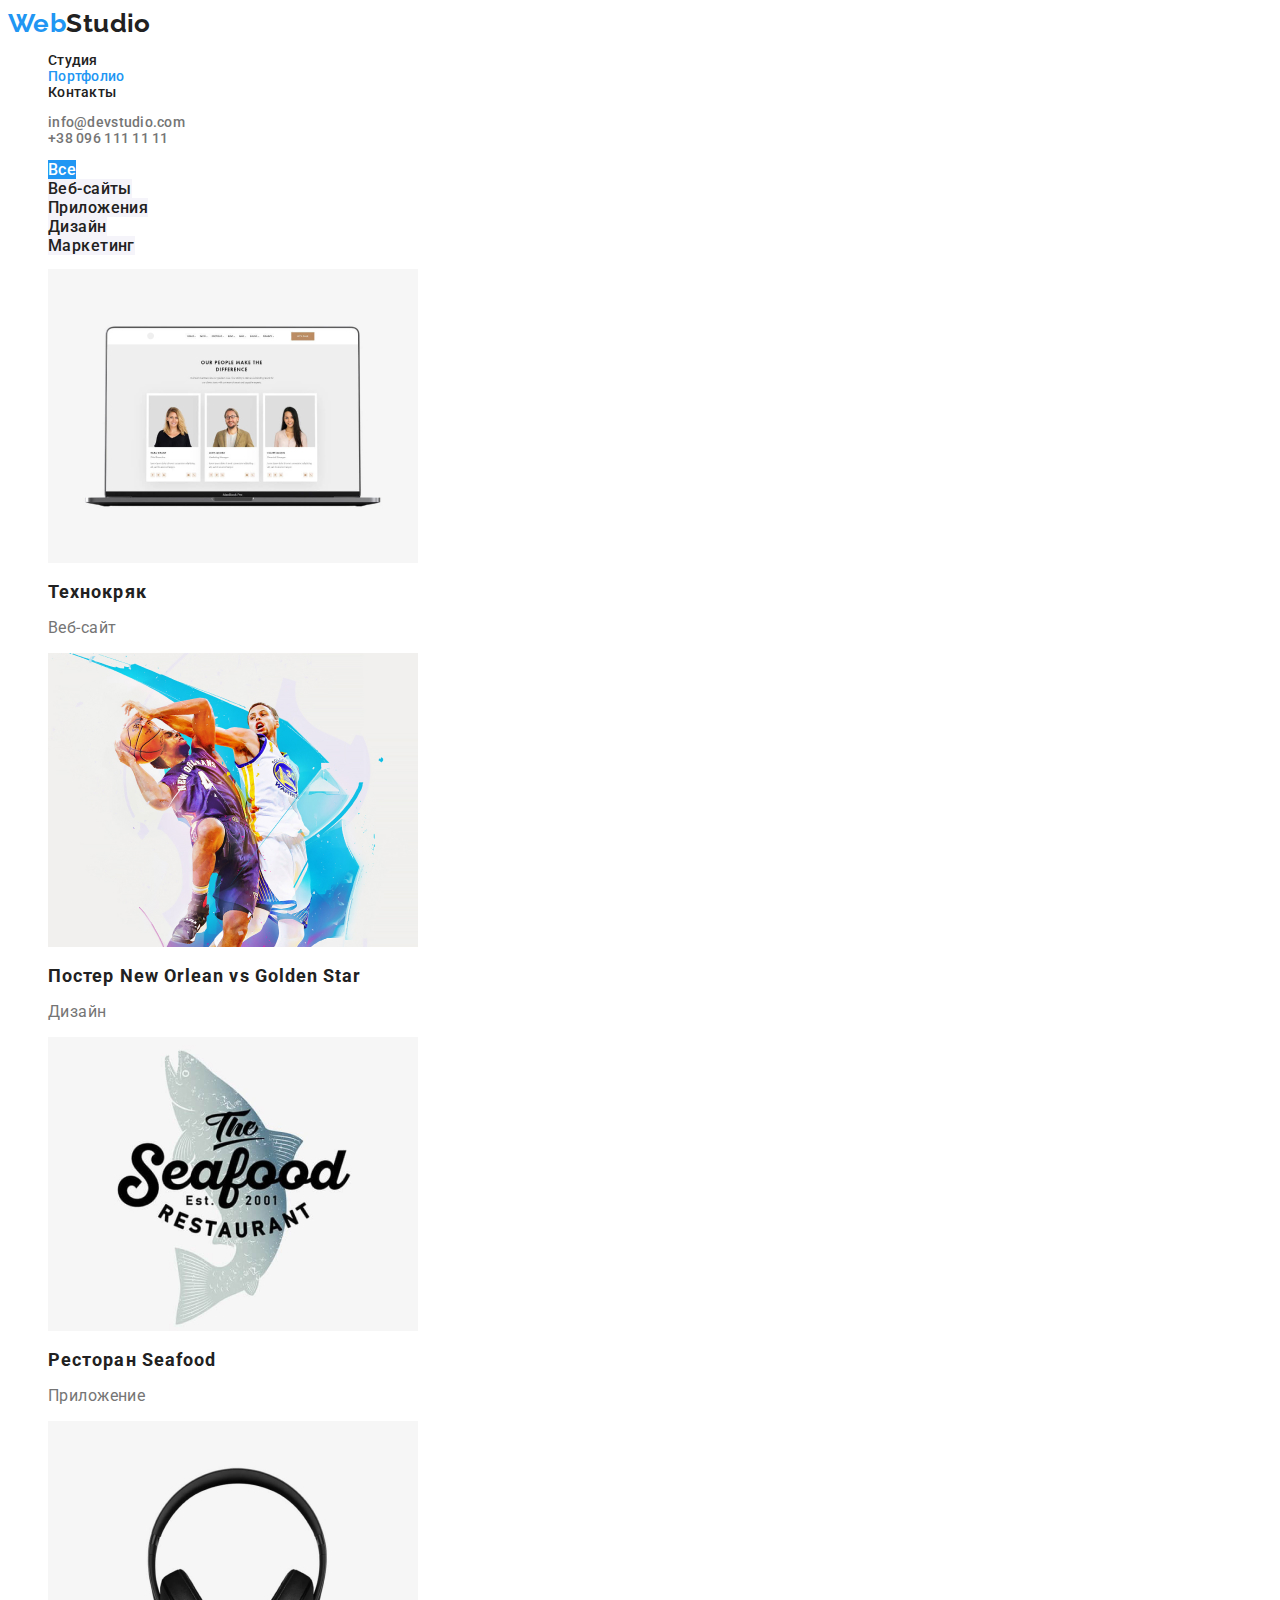
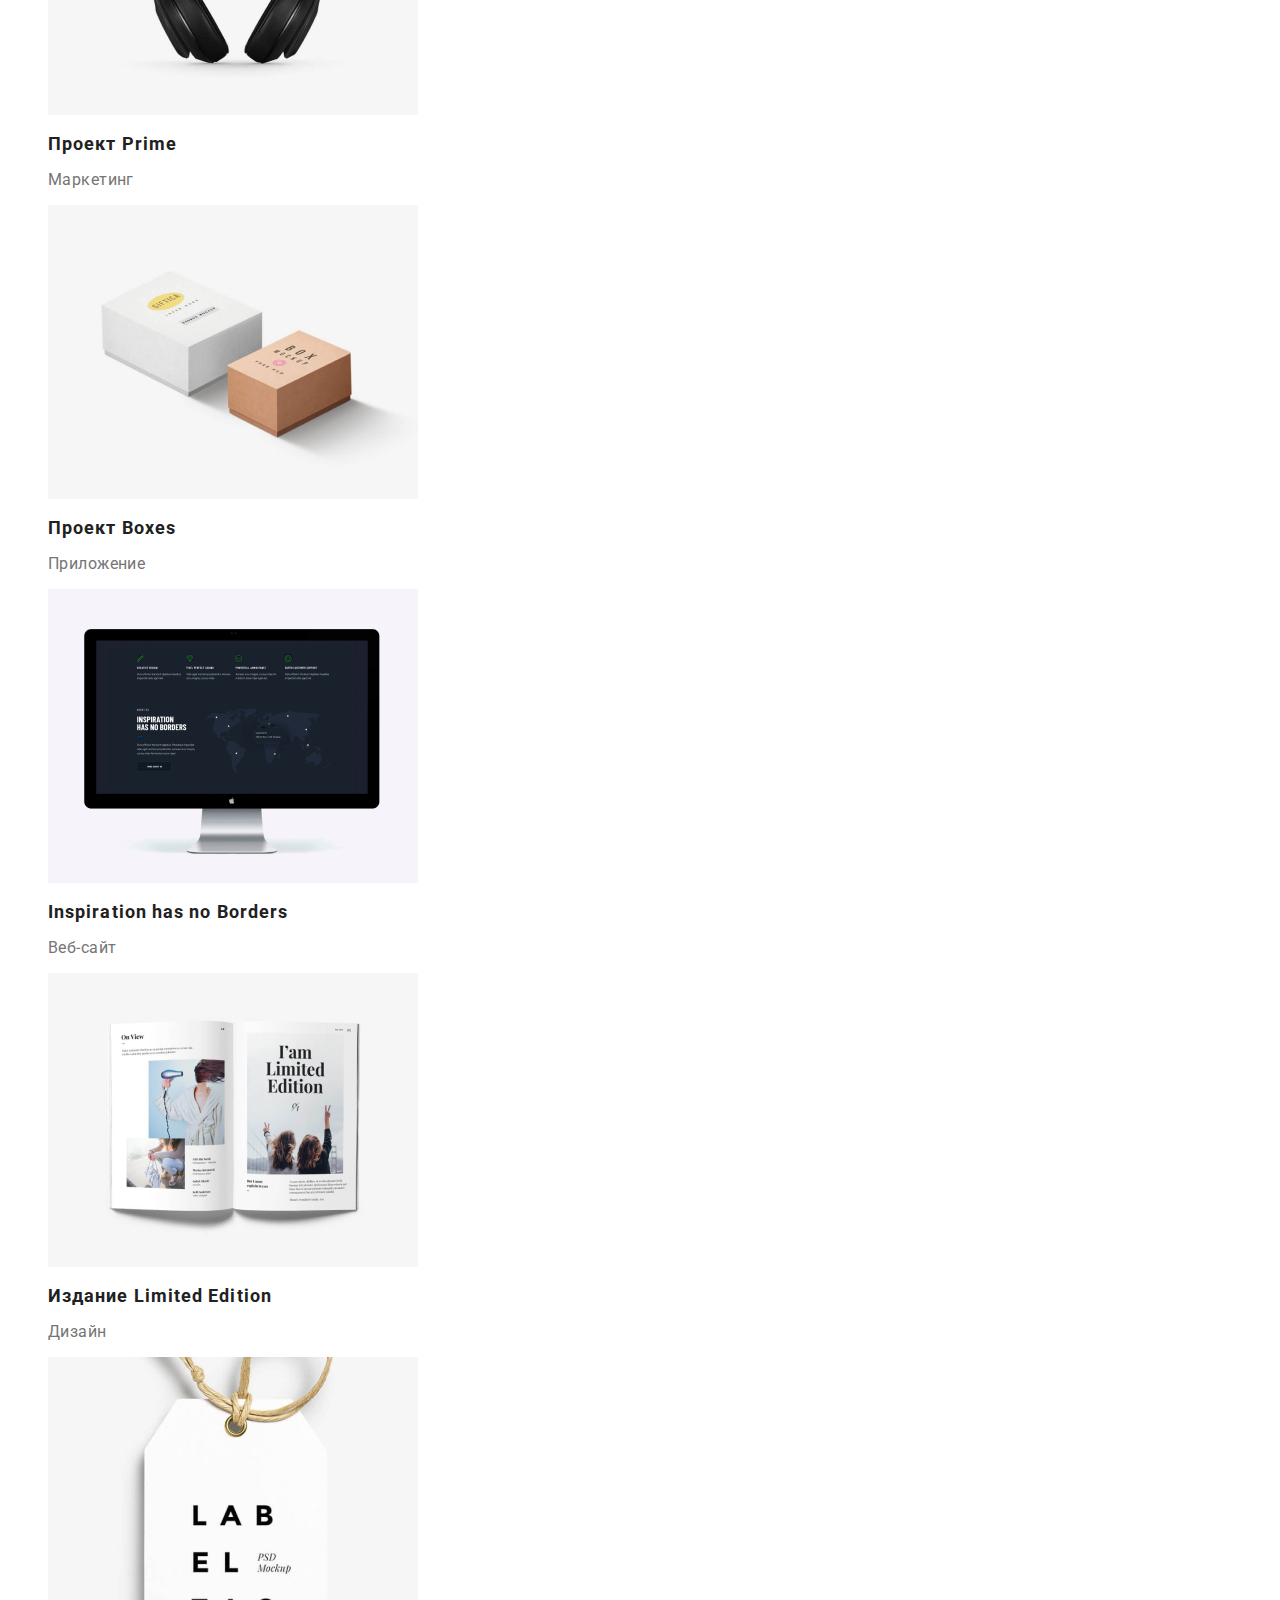
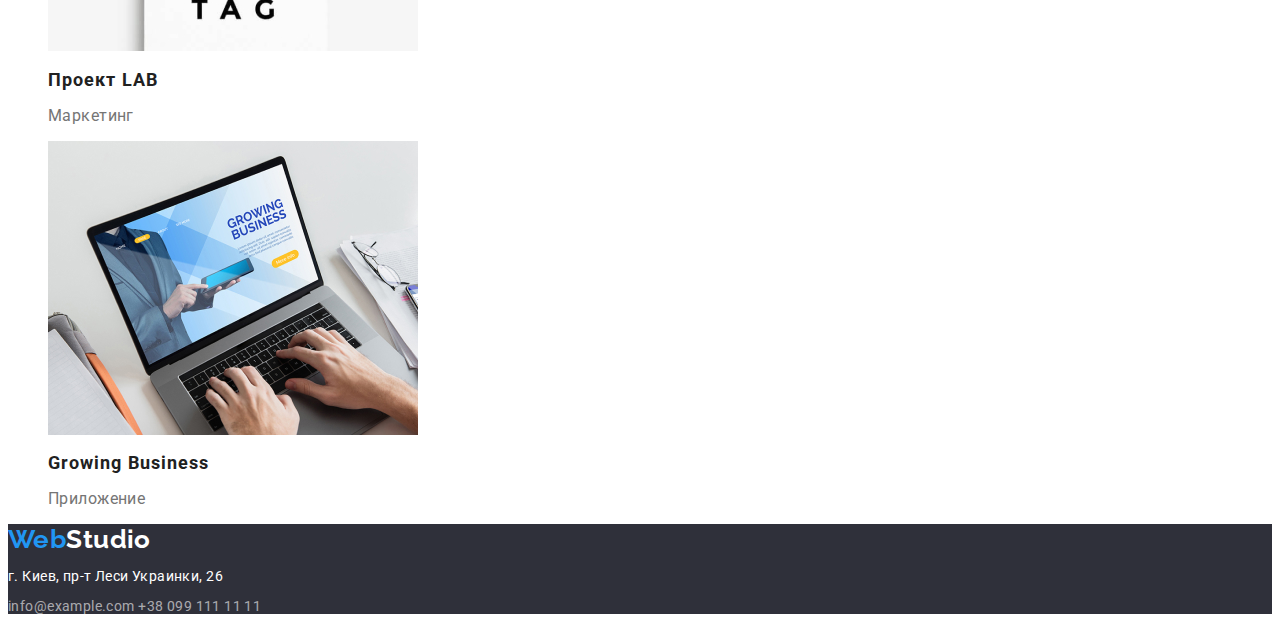
==== portfolio.html @ 7e3b0e87 "перенесены файлы со второй дз" ====
<!DOCTYPE html>
<html lang="en">
<head>
    <meta charset="UTF-8">
    <meta name="viewport" content="width=device-width, initial-scale=1.0">
    <title>Document</title>
    <link rel="stylesheet" href="./css/stlyles.css">
    <link rel="stylesheet" href="<!DOCTYPE html>
<html lang="en">
<head>
    <meta charset="UTF-8">
    <meta name="viewport" content="width=device-width, initial-scale=1.0">
    <title>Document</title>
    <link rel="stylesheet" href="./css/stlyles.css">
    <link href="https://fonts.googleapis.com/css2?family=Roboto:wght@400;500;900&display=swap" rel="stylesheet">
    <link href="https://fonts.googleapis.com/css2?family=Raleway:wght@700&family=Roboto:wght@700&display=swap" rel="stylesheet">
</head>
<body>
    <!--Шапка страницы-->
    <header>
        <nav>
            <a href="" class="logo link"><span class="logo-web">Web</span>Studio</a>
            <ul class="site-nav">
                <li><a href="./index.html" class="link">Студия</a></li>
                <li><a href="" class="link current">Портфолио</a></li>
                <li><a href="" class="link">Контакты</a></li>
            </ul>
        </nav> 
        <ul class="auth-nav">
            <li><a href="mailto:info@devstudio.com" class="link">info@devstudio.com</a></li>
            <li><a href="tel:+380961111111" class="link">+38 096 111 11 11</a></li>
        </ul>
    </header>

    <!--Главный контент страницы-->
    <main>

        <!--Фильтры-->
        <section class="filter">
            <ul>
                <li><a href="" class="link current">Все</a></li>
                <li><a href="" class="link">Веб-сайты</a></li>
                <li><a href="" class="link">Приложения</a></li>
                <li><a href="" class="link">Дизайн</a></li>
                <li><a href="" class="link">Маркетинг</a></li>
            </ul>
        </section>

        <!--Проекты-->
        <section class="project">
            <ul>
                <li>
                    <img src="./images/img-portfolio1.jpg" alt="команда технокряк" width="370">
                    <h2 class="project-title">Технокряк</h2>
                    <p class="project-text">Веб-сайт</p>                   
                </li>

                <li>
                    <img src="./images/img-portfolio2.jpg" alt="постер баскетбол" width="370">
                    <h2 class="project-title">Постер New Orlean vs Golden Star</h2>
                    <p class="project-text">Дизайн</p>
                </li>

                <li>
                    <img src="./images/img-portfolio3.jpg" alt="логотип ресторана Seafood" width="370">
                    <h2 class="project-title">Ресторан Seafood</h2>
                    <p class="project-text">Приложение</p>
                </li>

                <li>
                    <img src="./images/img-portfolio4.jpg" alt="изображение наушников" width="370">
                    <h2 class="project-title">Проект Prime</h2>
                    <p class="project-text">Маркетинг</p>
                </li>

                <li>
                    <img src="./images/img-portfolio5.jpg" alt="изображение упаковок коробок" width="370">
                    <h2 class="project-title">Проект Boxes</h2>
                    <p class="project-text">Приложение</p>
                </li>

                <li>
                    <img src="./images/img-portfolio6.jpg" alt="изображение монитора" width="370">
                    <h2 class="project-title">Inspiration has no Borders</h2>
                    <p class="project-text">Веб-сайт</p>
                </li>

                <li>
                    <img src="./images/img-portfolio7.jpg" alt="разворот глянцевого журнала" width="370">
                    <h2 class="project-title">Издание Limited Edition</h2>
                    <p class="project-text">Дизайн</p>
                </li>

                <li>
                    <img src="./images/img-portfolio8.jpg" alt="лейбл тег" width="370">
                    <h2 class="project-title">Проект LAB</h2>
                    <p class="project-text">Маркетинг</p>
                </li>

                <li>
                    <img src="./images/img-portfolio9.jpg" alt="человек, работающий в ноутбуке в бизнес-приложении" width="370">
                    <h2 class="project-title">Growing Business</h2>
                    <p class="project-text">Приложение</p>
                </li>
            </ul>
        </section>
    </main>

    <!--Подвал страницы-->
    <footer>

        <!--Адрес-->
        <address class="address">

            <!--Логотип-->
            <a href="" class="logo link"><span class="logo-web">Web</span><span class="logo-footer">Studio</span></a>
        
            <p>г. Киев, пр-т Леси Украинки, 26</p> 
                    
            <a href="mailto:info@example.com" class="link mail">info@example.com</a>
            <a href="tel:+380991111111" class="link tel">+38 099 111 11 11</a>
        </address>
    </footer>
    
</body>
</html>
---- css/stlyles.css ----
/*текст черный #212121 заголовки, ссылки-навигация, фио
         серый #757575 текст, телефон - основной!!!
         белый #FFFFFF герой, в футере адрес
         rgba(255, 255, 255, 0.6); в футере - э-мейл,телефон
         синий #2196F3 header, лого 
 */

 /*фон  белый       #FFFFFF - основной!!!
        св-серый    #F5F4FA - фон фильтров в портфолио
        темн-серый  #2F303A */

:root {
    --primary-text-color: #757575;
    --title-text-color: #212121;
    --second-text-color: rgba(255, 255, 255, 0.6);
    --accent-color: #2196F3;
    --withe-color: #ffffff;
    --bgc-dark-grey: #2F303A;
    --bgc-light-grey: #F5F4FA; 
}


/*Основные настройки для все страниц*/

body {
        font-family: Roboto;
        font-style: normal;
        font-weight: normal;
        font-size: 14px;
        letter-spacing: 0.03em;
        color: var(--primary-text-color);
        background-color: var(--withe-color);
    }

 /*Убираем маркеры списков*/

ul {list-style: none;}

/*Убираем подчеркивание у ссылок*/
.link {
    text-decoration: none;
}


/*Свойства header,  footer */
 
/*Свойства logo*/

.logo .logo-web {
    color: var(--accent-color);    
}

.logo .logo-footer {
    color: var(--withe-color)
}

.logo {
    color: var(--title-text-color);
    font-family: "Raleway";
    font-style: normal;
    font-weight: bold;
    font-size: 26px;
}

/*Свойства site-nav*/

.site-nav {
    font-weight: 500;
    letter-spacing: 0.02em;
}

.site-nav .link {
    color: var(--title-text-color);
}

.site-nav .link:hover,
.site-nav .link:focus {
    color: var(--accent-color);
}

.site-nav .link.current{
     color: var(--accent-color);
}

/*Свойства auth-nav*/

.auth-nav {
    font-weight: 500;
    letter-spacing: 0.02em;
}

.auth-nav .link{
    color: var(--primary-text-color);
}
.auth-nav .link:hover,
.auth-nav .link:focus {
    color: var(--accent-color);
}

/*Свойства address*/

.address {
    color: var(--withe-color);
    background-color: var(--bgc-dark-grey);
    font-style: normal;
}

.address .mail,
.address .tel {
    color: var(--second-text-color);
}

/*Свойства главной страницы сайта*/

/*Свойства герой - hero*/
.hero {
    background-color: var(--bgc-dark-grey); 
}

.hero .hero-title,
.hero .hero-button {
    color: var(--withe-color);
}

.hero .hero-button {
    background-color: var(--accent-color);
    font-weight: bold;
    font-size: 16px;
    letter-spacing: 0.06em;
    text-align: center;
}

.hero .hero-title {
    font-weight: 900;
    font-size: 44px;
    letter-spacing: 0.06em;
    text-align: center;
    text-transform: uppercase;
}

/* Свойства section */


/*Свойства section-block раздел Особенности*/

.section-block {
    color: var(--title-text-color);
    text-transform: uppercase;
    font-weight: bold;
}

/*Свойства разделов Чем мы занимаемся и Наша команда*/

 /*Заголовки секций*/
 .section-title {
     font-weight: bold;
     font-size: 36px;
     color: var(--title-text-color);
}

/*Цвет секции Наша команда*/
.section-team {
    background-color: var(--bgc-light-grey);
}

/*Заголовки имен */
.section-name {
    font-weight: 500;
    font-size: 16px;
    color: var(--title-text-color);
}
/*Заголовки должностей*/
.section-position {
    font-size: 16px;
}


/*Свойства портфолио filter*/

.filter .link {
    color: var(--title-text-color);
    background-color: var(--bgc-light-grey);
    font-weight: 500;
    font-size: 16px;
}

.filter .link:hover,
.filter .link:focus {
    color: var(--withe-color);
    background-color: var(--accent-color);
}
.filter .link.current {
    color: var(--withe-color);
    background-color: var(--accent-color);     
}

/*Свойства портфолио project*/

.project .project-title {
    color: var(--title-text-color);
    font-weight: bold;
    font-size: 18px;
    letter-spacing: 0.06em;
}
.project .project-text {
    font-size: 16px;
}
---- css/stlyles.css ----
/*текст черный #212121 заголовки, ссылки-навигация, фио
         серый #757575 текст, телефон - основной!!!
         белый #FFFFFF герой, в футере адрес
         rgba(255, 255, 255, 0.6); в футере - э-мейл,телефон
         синий #2196F3 header, лого 
 */

 /*фон  белый       #FFFFFF - основной!!!
        св-серый    #F5F4FA - фон фильтров в портфолио
        темн-серый  #2F303A */

:root {
    --primary-text-color: #757575;
    --title-text-color: #212121;
    --second-text-color: rgba(255, 255, 255, 0.6);
    --accent-color: #2196F3;
    --withe-color: #ffffff;
    --bgc-dark-grey: #2F303A;
    --bgc-light-grey: #F5F4FA; 
}


/*Основные настройки для все страниц*/

body {
        font-family: Roboto;
        font-style: normal;
        font-weight: normal;
        font-size: 14px;
        letter-spacing: 0.03em;
        color: var(--primary-text-color);
        background-color: var(--withe-color);
    }

 /*Убираем маркеры списков*/

ul {list-style: none;}

/*Убираем подчеркивание у ссылок*/
.link {
    text-decoration: none;
}


/*Свойства header,  footer */
 
/*Свойства logo*/

.logo .logo-web {
    color: var(--accent-color);    
}

.logo .logo-footer {
    color: var(--withe-color)
}

.logo {
    color: var(--title-text-color);
    font-family: "Raleway";
    font-style: normal;
    font-weight: bold;
    font-size: 26px;
}

/*Свойства site-nav*/

.site-nav {
    font-weight: 500;
    letter-spacing: 0.02em;
}

.site-nav .link {
    color: var(--title-text-color);
}

.site-nav .link:hover,
.site-nav .link:focus {
    color: var(--accent-color);
}

.site-nav .link.current{
     color: var(--accent-color);
}

/*Свойства auth-nav*/

.auth-nav {
    font-weight: 500;
    letter-spacing: 0.02em;
}

.auth-nav .link{
    color: var(--primary-text-color);
}
.auth-nav .link:hover,
.auth-nav .link:focus {
    color: var(--accent-color);
}

/*Свойства address*/

.address {
    color: var(--withe-color);
    background-color: var(--bgc-dark-grey);
    font-style: normal;
}

.address .mail,
.address .tel {
    color: var(--second-text-color);
}

/*Свойства главной страницы сайта*/

/*Свойства герой - hero*/
.hero {
    background-color: var(--bgc-dark-grey); 
}

.hero .hero-title,
.hero .hero-button {
    color: var(--withe-color);
}

.hero .hero-button {
    background-color: var(--accent-color);
    font-weight: bold;
    font-size: 16px;
    letter-spacing: 0.06em;
    text-align: center;
}

.hero .hero-title {
    font-weight: 900;
    font-size: 44px;
    letter-spacing: 0.06em;
    text-align: center;
    text-transform: uppercase;
}

/* Свойства section */


/*Свойства section-block раздел Особенности*/

.section-block {
    color: var(--title-text-color);
    text-transform: uppercase;
    font-weight: bold;
}

/*Свойства разделов Чем мы занимаемся и Наша команда*/

 /*Заголовки секций*/
 .section-title {
     font-weight: bold;
     font-size: 36px;
     color: var(--title-text-color);
}

/*Цвет секции Наша команда*/
.section-team {
    background-color: var(--bgc-light-grey);
}

/*Заголовки имен */
.section-name {
    font-weight: 500;
    font-size: 16px;
    color: var(--title-text-color);
}
/*Заголовки должностей*/
.section-position {
    font-size: 16px;
}


/*Свойства портфолио filter*/

.filter .link {
    color: var(--title-text-color);
    background-color: var(--bgc-light-grey);
    font-weight: 500;
    font-size: 16px;
}

.filter .link:hover,
.filter .link:focus {
    color: var(--withe-color);
    background-color: var(--accent-color);
}
.filter .link.current {
    color: var(--withe-color);
    background-color: var(--accent-color);     
}

/*Свойства портфолио project*/

.project .project-title {
    color: var(--title-text-color);
    font-weight: bold;
    font-size: 18px;
    letter-spacing: 0.06em;
}
.project .project-text {
    font-size: 16px;
}
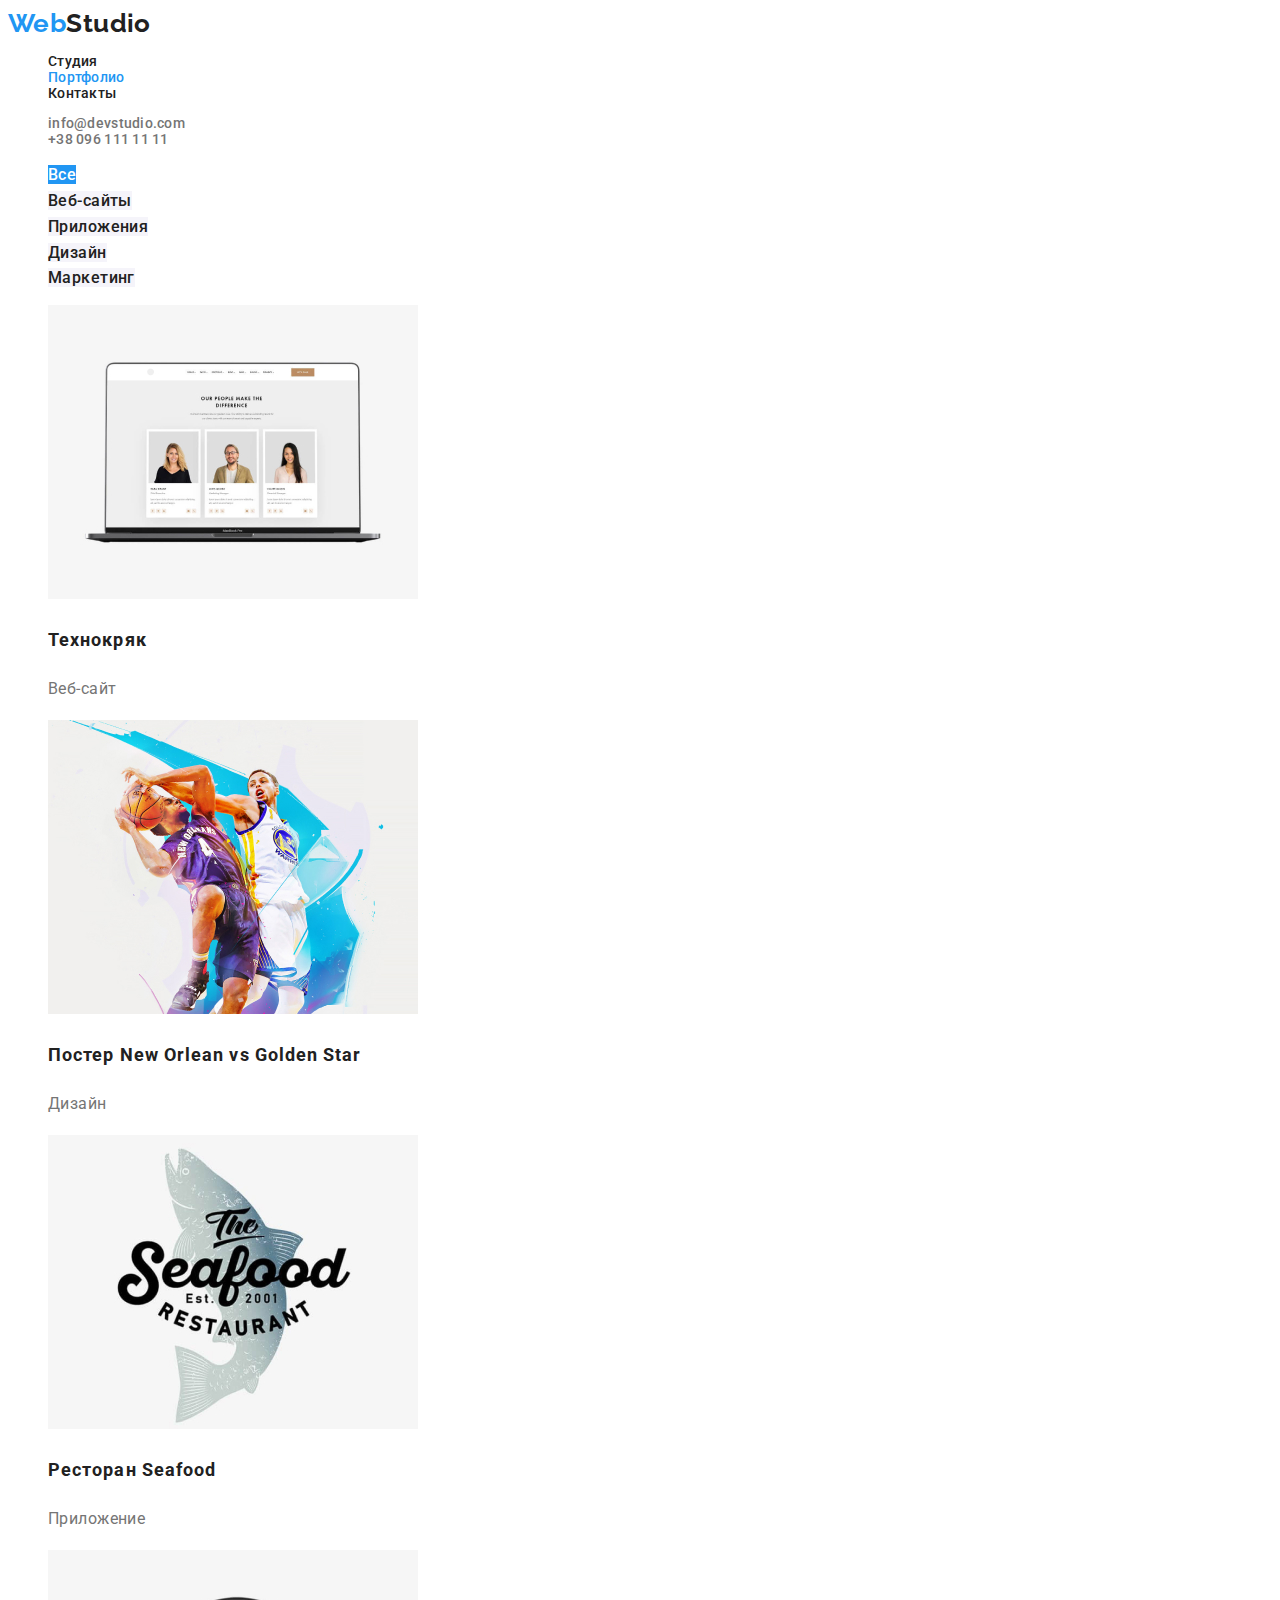
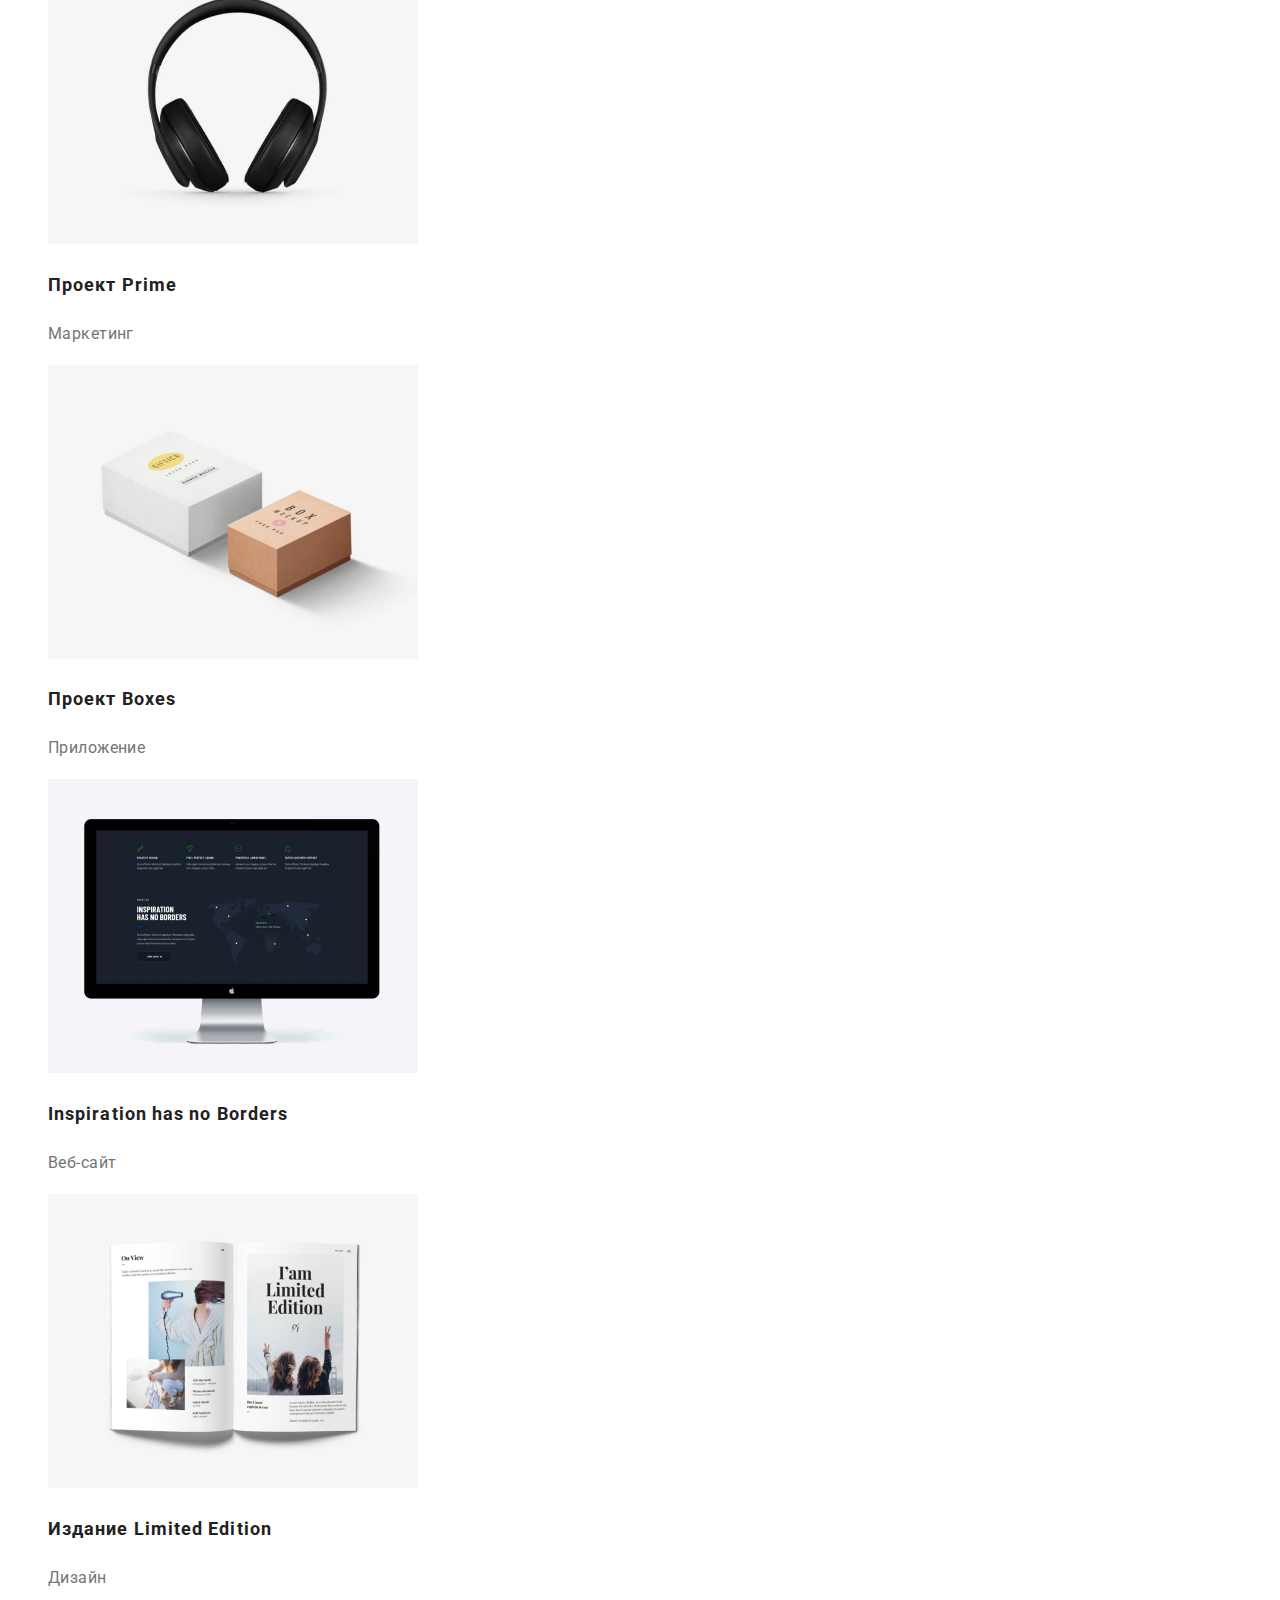
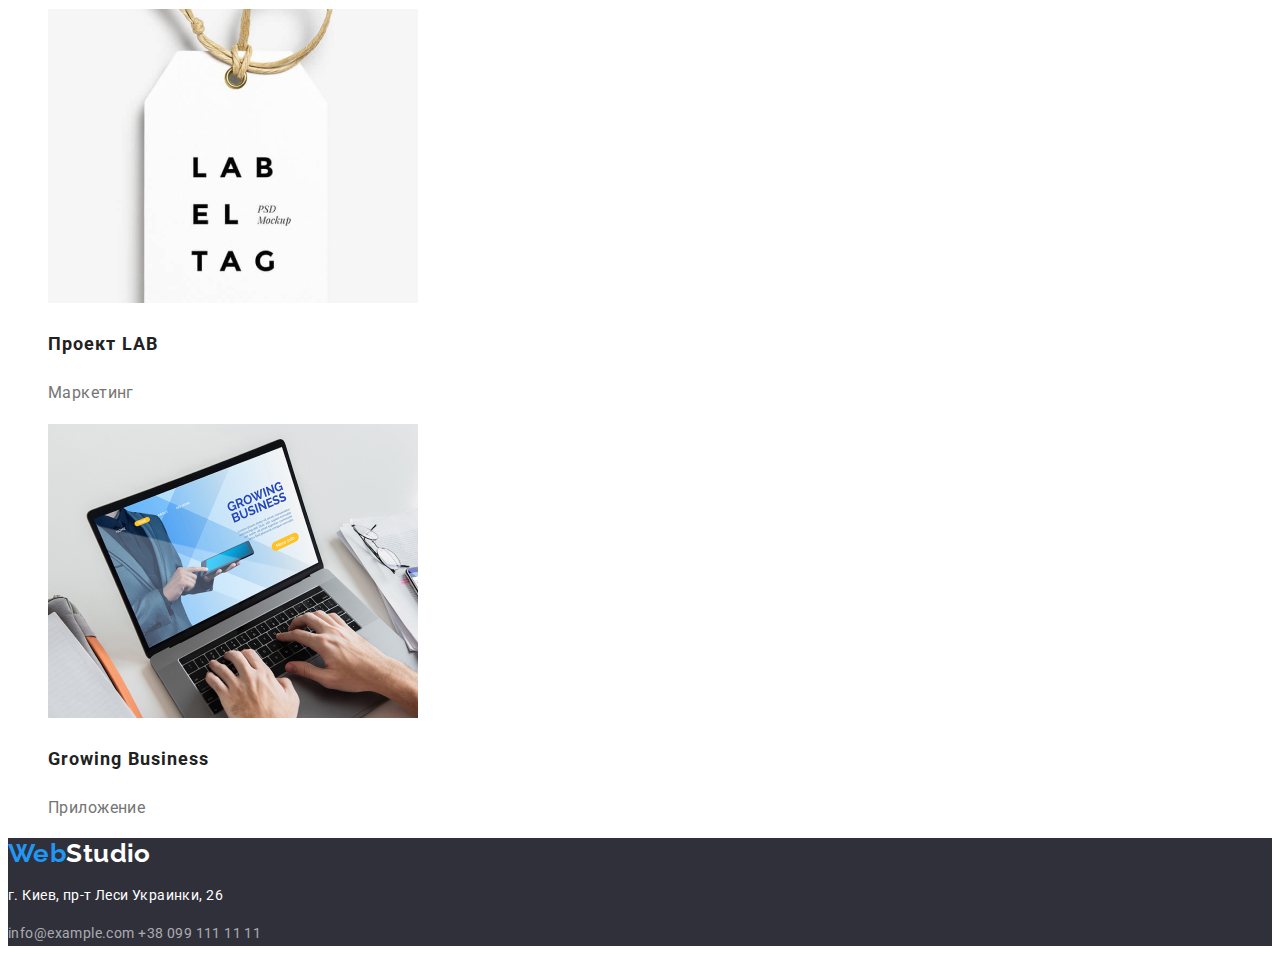
==== commit 7aa529b9: "исправлены ошибки по свойствам шрифтов" ====
--- a/portfolio.html
+++ b/portfolio.html
@@ -4,17 +4,14 @@
     <meta charset="UTF-8">
     <meta name="viewport" content="width=device-width, initial-scale=1.0">
     <title>Document</title>
-    <link rel="stylesheet" href="./css/stlyles.css">
-    <link rel="stylesheet" href="<!DOCTYPE html>
-<html lang="en">
-<head>
-    <meta charset="UTF-8">
-    <meta name="viewport" content="width=device-width, initial-scale=1.0">
-    <title>Document</title>
-    <link rel="stylesheet" href="./css/stlyles.css">
-    <link href="https://fonts.googleapis.com/css2?family=Roboto:wght@400;500;900&display=swap" rel="stylesheet">
-    <link href="https://fonts.googleapis.com/css2?family=Raleway:wght@700&family=Roboto:wght@700&display=swap" rel="stylesheet">
+
+    <link href="https://fonts.googleapis.com/css2?family=Raleway:wght@700&family=Roboto:wght@400;500;700;900&display=swap" rel="stylesheet">
+    
+    <link rel="stylesheet" href="./css/styles.css">
+  
 </head>
+
+
 <body>
     <!--Шапка страницы-->
     <header>
@@ -37,18 +34,32 @@
 
         <!--Фильтры-->
         <section class="filter">
-            <ul>
-                <li><a href="" class="link current">Все</a></li>
-                <li><a href="" class="link">Веб-сайты</a></li>
-                <li><a href="" class="link">Приложения</a></li>
-                <li><a href="" class="link">Дизайн</a></li>
-                <li><a href="" class="link">Маркетинг</a></li>
+            <ul class="filter-list">
+                <li>
+                    <a href="" class="link current">Все</a>
+                </li>
+
+                <li>
+                    <a href="" class="link">Веб-сайты</a>
+                </li>
+
+                <li>
+                    <a href="" class="link">Приложения</a>
+                </li>
+
+                <li>
+                    <a href="" class="link">Дизайн</a>
+                </li>
+
+                <li>
+                    <a href="" class="link">Маркетинг</a>
+                </li>
             </ul>
         </section>
 
         <!--Проекты-->
         <section class="project">
-            <ul>
+            <ul class="project-list">
                 <li>
                     <img src="./images/img-portfolio1.jpg" alt="команда технокряк" width="370">
                     <h2 class="project-title">Технокряк</h2>
--- a/css/styles.css
+++ b/css/styles.css
@@ -0,0 +1,247 @@
+/*текст черный #212121 заголовки, ссылки-навигация, фио
+         серый #757575 текст, телефон - основной!!!
+         белый #FFFFFF герой, в футере адрес
+         rgba(255, 255, 255, 0.6); в футере - э-мейл,телефон
+         синий #2196F3 header, лого 
+ */
+
+ /*фон  белый       #FFFFFF - основной!!!
+        св-серый    #F5F4FA - фон фильтров в портфолио
+        темн-серый  #2F303A */
+
+        :root {
+            --primary-text-color: #757575;
+            --title-text-color: #212121;
+            --second-text-color: rgba(255, 255, 255, 0.6);
+            --accent-color: #2196F3;
+
+            --withe-color: #ffffff;
+            --bgc-dark-grey: #2F303A;
+            --bgc-light-grey: #F5F4FA; 
+        }
+        
+        
+        /*Основные настройки для все страниц*/
+        
+        body {
+                color: var(--primary-text-color);
+                background-color: var(--withe-color);
+        
+                font-family: Roboto, sans-serif;
+                font-size: 14px;
+                line-height: 1.71;
+                letter-spacing: 0.03em;
+                
+        }
+        
+                           
+        
+        /*Свойства header,  footer */
+
+        .logo, .logo-footer, .link {
+            text-decoration: none;
+        }
+
+        .site-nav, .auth-nav {
+            list-style: none;
+        }
+
+         
+        /*Свойства logo*/
+        
+       .logo-web {
+            color: var(--accent-color);    
+        }
+        
+        .logo-footer {
+            color: var(--withe-color)
+        }
+
+        .logo {
+            color: var(--title-text-color);
+        }
+        
+        .logo, .logo-footer, .logo-web {
+            
+            font-family: "Raleway", sans-serif;
+            font-weight: 700;
+            font-size: 26px;
+            line-height: 1.2;
+        }
+        
+        /*Свойства site-nav*/
+        
+        .site-nav, .auth-nav {
+           
+            font-weight: 500;
+            line-height: 1.14;
+            letter-spacing: 0.02em;
+        }
+        
+        .site-nav .link {
+            color: var(--title-text-color);
+        }
+        
+        .site-nav .link:hover,
+        .site-nav .link:focus {
+            color: var(--accent-color);
+        }
+        
+        .site-nav .link.current{
+             color: var(--accent-color);
+        }
+        
+        /*Свойства auth-nav*/
+        
+        
+        .auth-nav .link{
+            color: var(--primary-text-color);
+        }
+        .auth-nav .link:hover,
+        .auth-nav .link:focus {
+            color: var(--accent-color);
+        }
+        
+        /*Свойства address*/
+        
+        .address {
+            color: var(--withe-color);
+            background-color: var(--bgc-dark-grey);
+            font-style: normal;
+        }
+        
+        .address .mail,
+        .address .tel {
+            color: var(--second-text-color);
+        }
+        
+        /*Свойства главной страницы сайта*/
+        
+        /*Свойства герой - hero*/
+        .hero {
+            background-color: var(--bgc-dark-grey); 
+        }
+        
+        .hero .hero-title,
+        .hero .hero-button {
+            color: var(--withe-color);
+        }
+        
+        .hero .hero-button {
+            background-color: var(--accent-color);
+            font-weight: 700;
+            font-size: 16px;
+            line-height: 1.87;
+            letter-spacing: 0.06em;
+            text-align: center;
+        }
+        
+        .hero .hero-title {
+            
+            font-weight: 900;
+            font-size: 44px;
+            line-height: 1.36;
+            text-align: center;
+            letter-spacing: 0.06em;
+            text-transform: uppercase;                     
+        }
+        
+        /* Свойства section */
+        
+        
+        /*Свойства section-block раздел Особенности*/
+        
+        .features { 
+            list-style: none;
+
+        }
+
+        .features-heading {
+            color: var(--title-text-color);
+            text-transform: uppercase;
+            font-weight: 700;
+            font-size: 14px;
+            line-height: 1.14;
+        }
+        
+        /*Свойства разделов Чем мы занимаемся и Наша команда*/
+        
+         /*Заголовки секций*/
+         .section-title {
+             color: var(--title-text-color);
+             font-weight: 700;
+             font-size: 36px;
+             line-height: 1.17;
+        }
+
+        .works {
+            list-style: none;
+        }
+
+        .team {
+            list-style: none;
+        }
+        
+        
+        .section-team {
+            background-color: var(--bgc-light-grey);
+        }
+        
+        /*Заголовки имен */
+        .team-name {
+            color: var(--title-text-color);
+            font-weight: 500;
+            
+        }
+        /*Заголовки должностей*/
+        .team-name, .team-position {
+            font-size: 16px;
+            line-height: 1.19;              
+        }
+        
+        
+        /*Свойства портфолио filter*/
+
+        .filter-list {
+            list-style: none;
+        }
+
+                
+        .filter .link {
+            color: var(--title-text-color);
+            background-color: var(--bgc-light-grey);
+            font-weight: 500;
+            font-size: 16px;
+            line-height: 1.62;
+        }
+        
+        .filter .link:hover,
+        .filter .link:focus {
+            color: var(--withe-color);
+            background-color: var(--accent-color);
+        }
+        .filter .link.current {
+            color: var(--withe-color);
+            background-color: var(--accent-color);     
+        }
+        
+        /*Свойства портфолио project*/
+
+        .project-list {
+            list-style: none;
+        }
+        
+        .project .project-title {
+            color: var(--title-text-color);
+            font-weight: 700;
+            font-size: 18px;
+            line-height: 2;
+            letter-spacing: 0.06em;
+        }
+        .project .project-text {
+            font-size: 16px;
+            line-height: 1.87;
+        }
+        
+        
+        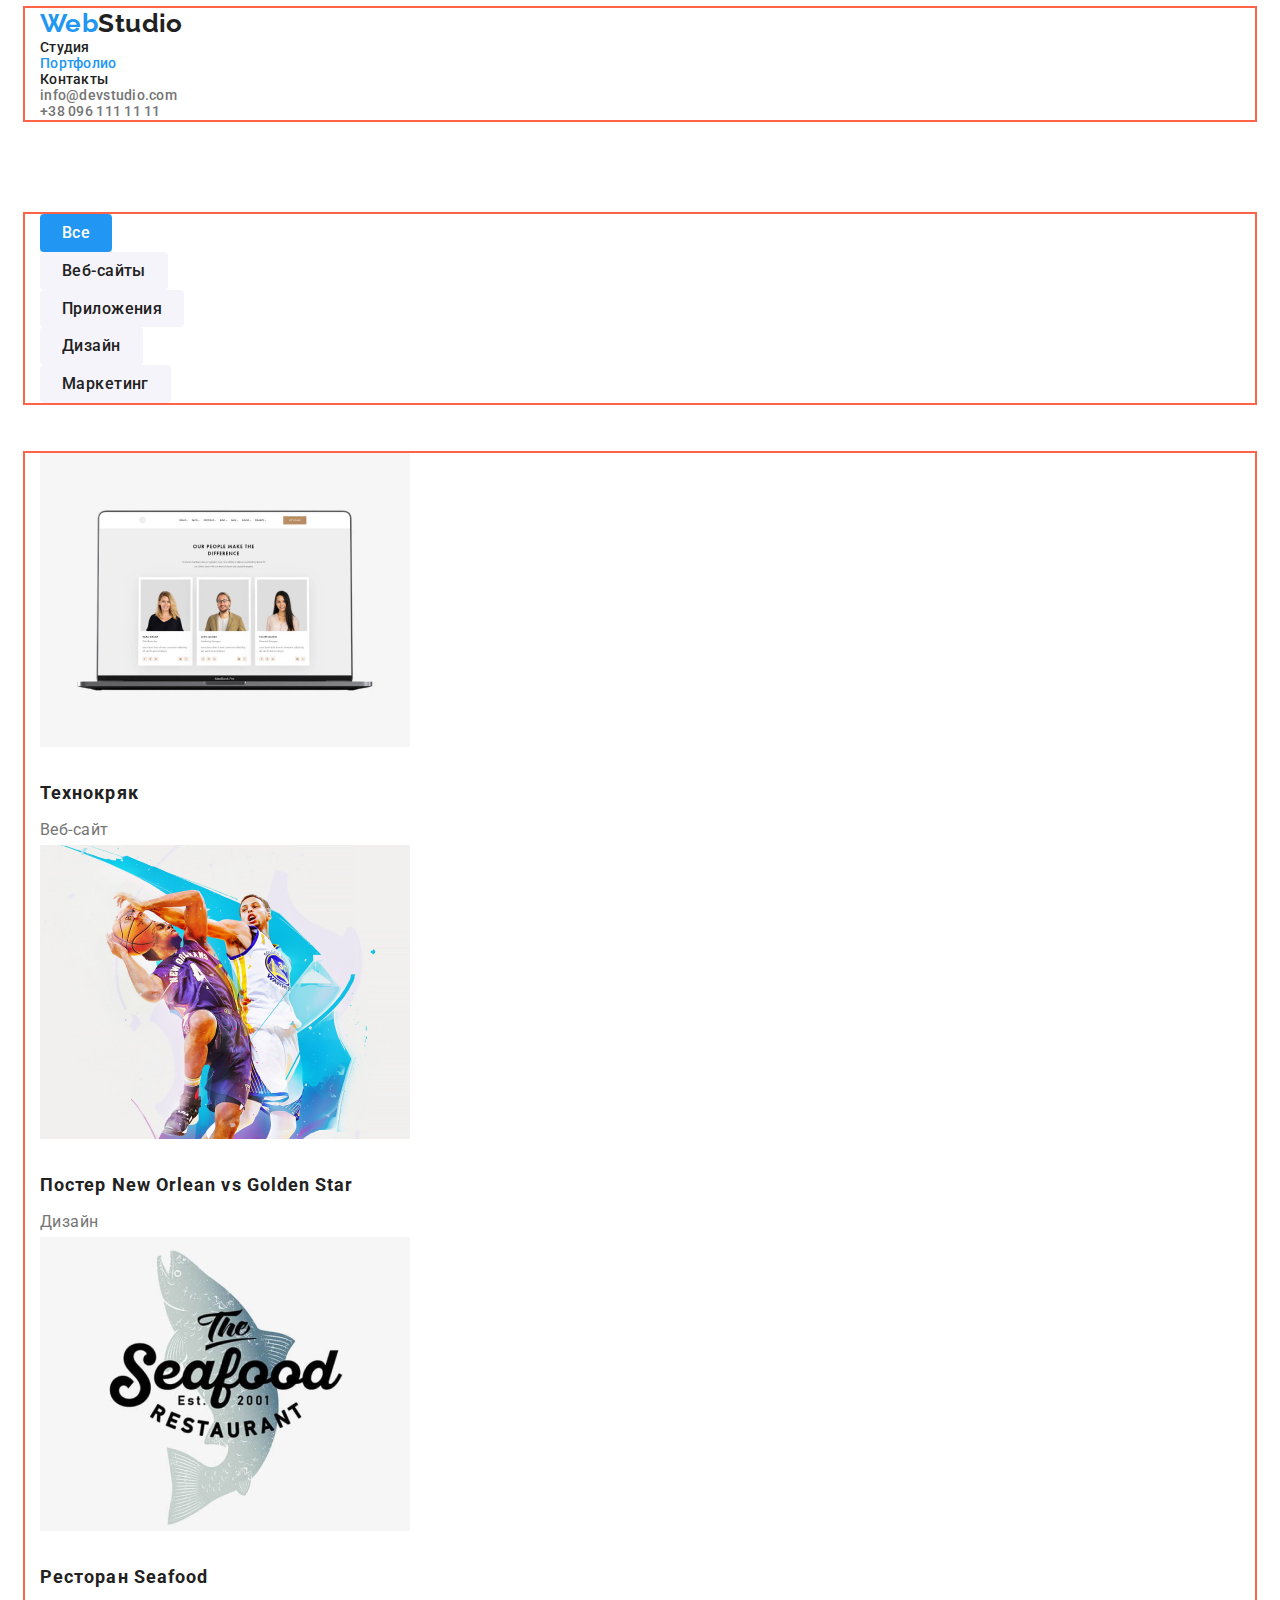
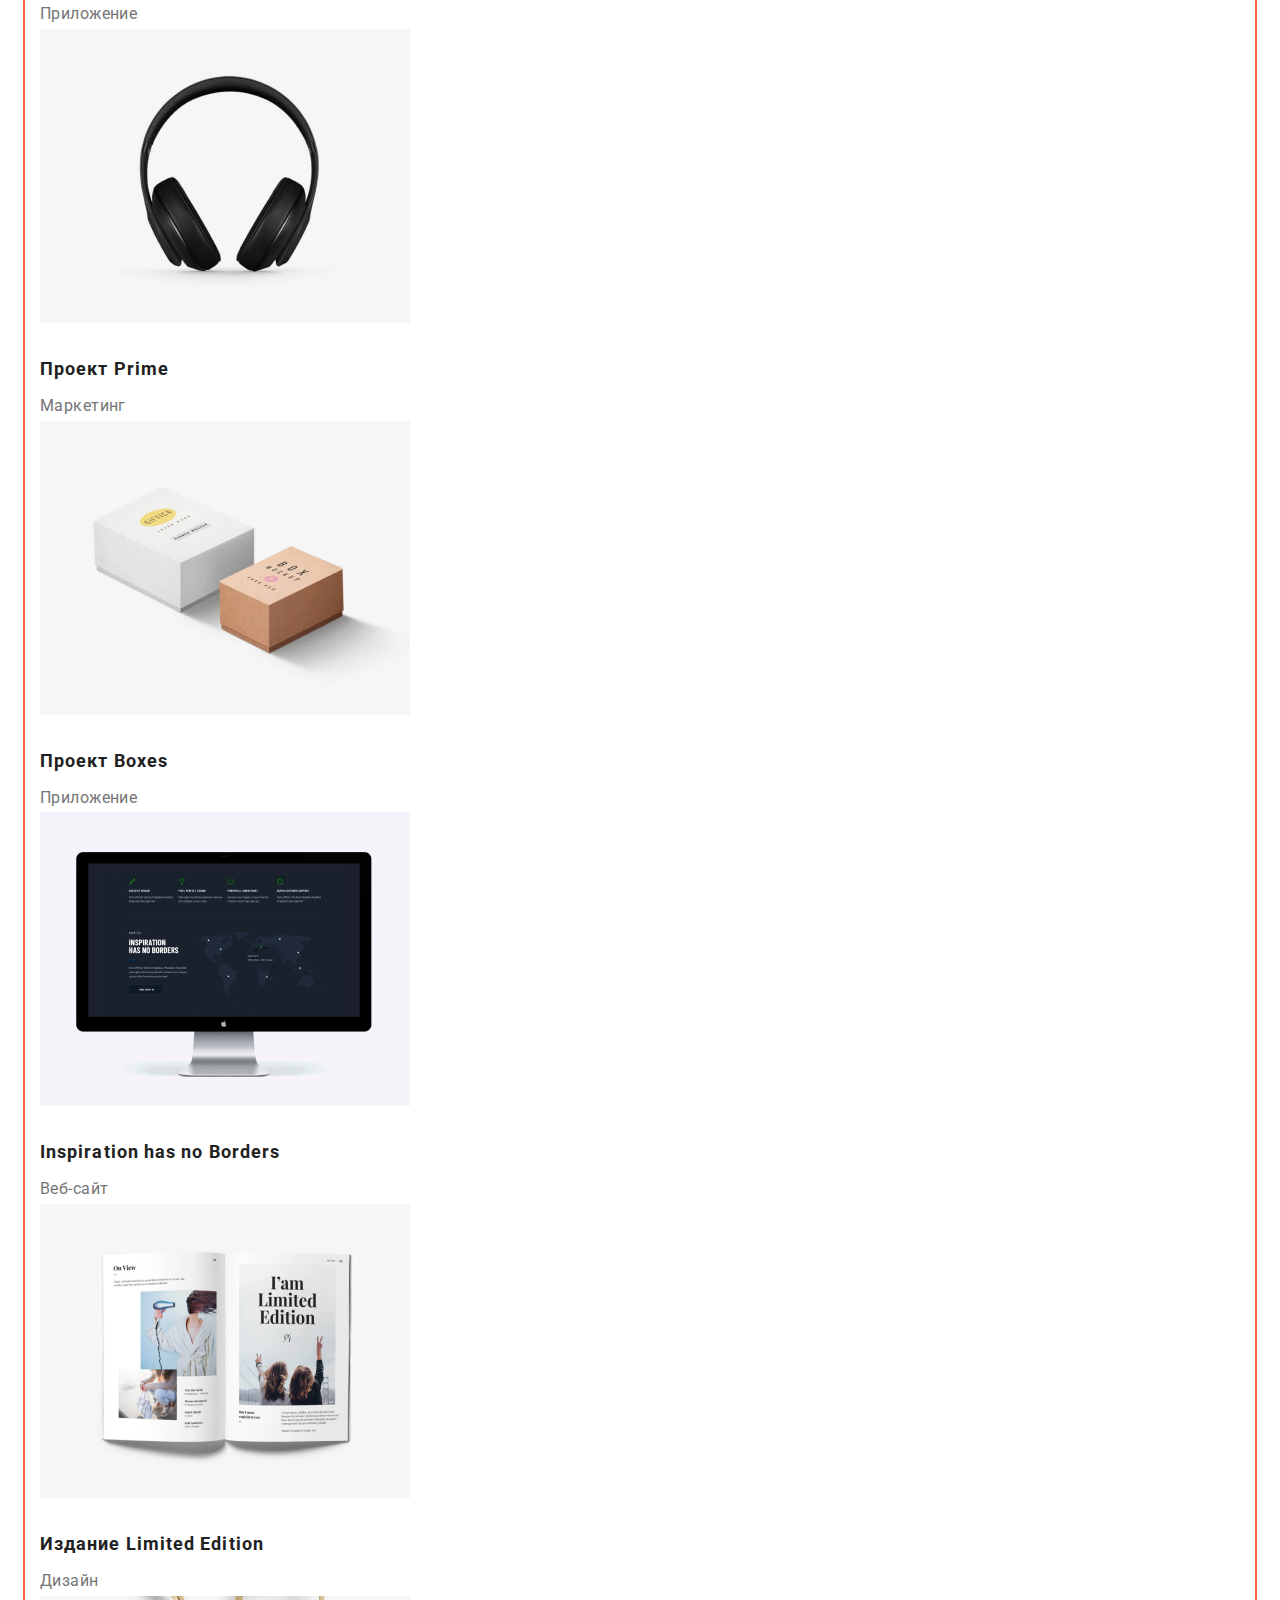
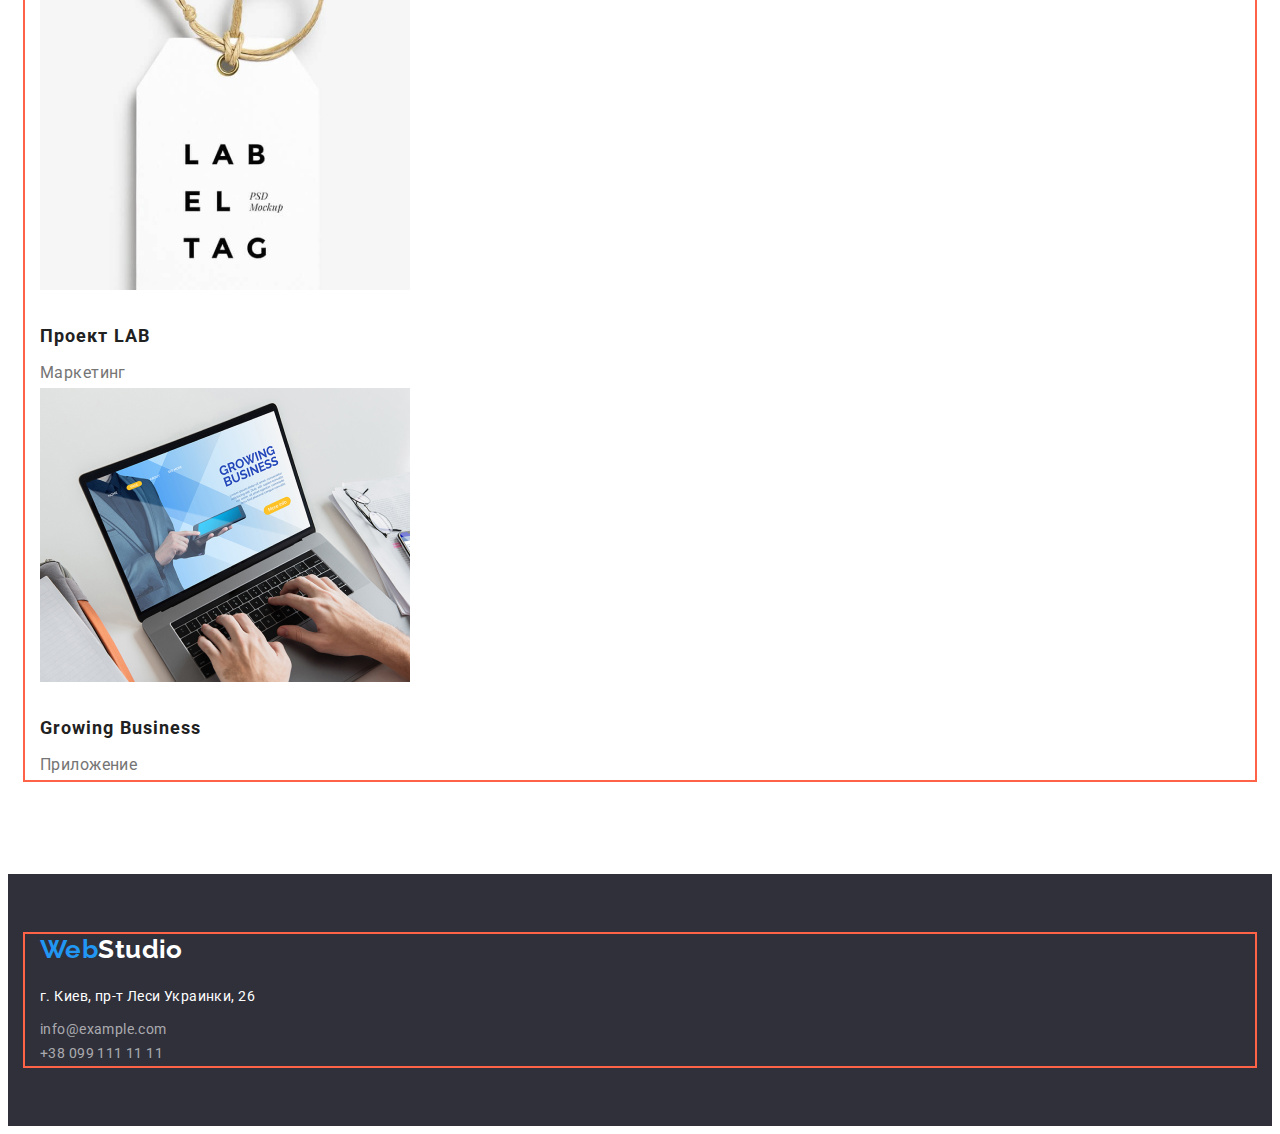
==== commit f81f8319: "добавлен код" ====
--- a/portfolio.html
+++ b/portfolio.html
@@ -7,6 +7,9 @@
 
     <link href="https://fonts.googleapis.com/css2?family=Raleway:wght@700&family=Roboto:wght@400;500;700;900&display=swap" rel="stylesheet">
     
+    <link rel="stylesheet" 
+    href="https://cdnjs.cloudflare.com/ajax/libs/modern-normalize/1.0.0/modern-normalize.min.css" integrity="sha512-ISS7cAi1PEhQ8jnbJpJZMd29NlhNj4AWYyLOSp2CE/CsHxTCu+r+t0D2yoJudVrd0/8fTVPUVDzY5Tvli75u/g==" crossorigin="anonymous" />
+    
     <link rel="stylesheet" href="./css/styles.css">
   
 </head>
@@ -14,123 +17,145 @@
 
 <body>
     <!--Шапка страницы-->
-    <header>
-        <nav>
-            <a href="" class="logo link"><span class="logo-web">Web</span>Studio</a>
-            <ul class="site-nav">
-                <li><a href="./index.html" class="link">Студия</a></li>
-                <li><a href="" class="link current">Портфолио</a></li>
-                <li><a href="" class="link">Контакты</a></li>
+
+    
+    <header class="page-header">
+        <div class="container">
+            <nav>
+                <a href="" class="logo"><span class="logo-web">Web</span>Studio</a>
+                <ul class="site-nav">
+                    <li><a href="./index.html" class="link">Студия</a></li>
+                    <li><a href="" class="link current">Портфолио</a></li>
+                    <li><a href="" class="link">Контакты</a></li>
+                </ul>
+            </nav>
+            <ul class="auth-nav">
+                <li><a href="mailto:info@devstudio.com" class="link">info@devstudio.com</a></li>
+                <li><a href="tel:+380961111111" class="link">+38 096 111 11 11</a></li>
             </ul>
-        </nav> 
-        <ul class="auth-nav">
-            <li><a href="mailto:info@devstudio.com" class="link">info@devstudio.com</a></li>
-            <li><a href="tel:+380961111111" class="link">+38 096 111 11 11</a></li>
-        </ul>
+        </div>
+        
     </header>
+
+
 
     <!--Главный контент страницы-->
     <main>
 
         <!--Фильтры-->
         <section class="filter">
+           <div class="container">
             <ul class="filter-list">
                 <li>
-                    <a href="" class="link current">Все</a>
+                    <a href="" class="button current">Все</a>
                 </li>
 
                 <li>
-                    <a href="" class="link">Веб-сайты</a>
+                    <a href="" class="button">Веб-сайты</a>
                 </li>
 
                 <li>
-                    <a href="" class="link">Приложения</a>
+                    <a href="" class="button">Приложения</a>
                 </li>
 
                 <li>
-                    <a href="" class="link">Дизайн</a>
+                    <a href="" class="button">Дизайн</a>
                 </li>
 
                 <li>
-                    <a href="" class="link">Маркетинг</a>
+                    <a href="" class="button">Маркетинг</a>
                 </li>
             </ul>
+           </div>
         </section>
 
         <!--Проекты-->
         <section class="project">
-            <ul class="project-list">
-                <li>
-                    <img src="./images/img-portfolio1.jpg" alt="команда технокряк" width="370">
-                    <h2 class="project-title">Технокряк</h2>
-                    <p class="project-text">Веб-сайт</p>                   
-                </li>
-
-                <li>
-                    <img src="./images/img-portfolio2.jpg" alt="постер баскетбол" width="370">
-                    <h2 class="project-title">Постер New Orlean vs Golden Star</h2>
-                    <p class="project-text">Дизайн</p>
-                </li>
-
-                <li>
-                    <img src="./images/img-portfolio3.jpg" alt="логотип ресторана Seafood" width="370">
-                    <h2 class="project-title">Ресторан Seafood</h2>
-                    <p class="project-text">Приложение</p>
-                </li>
-
-                <li>
-                    <img src="./images/img-portfolio4.jpg" alt="изображение наушников" width="370">
-                    <h2 class="project-title">Проект Prime</h2>
-                    <p class="project-text">Маркетинг</p>
-                </li>
-
-                <li>
-                    <img src="./images/img-portfolio5.jpg" alt="изображение упаковок коробок" width="370">
-                    <h2 class="project-title">Проект Boxes</h2>
-                    <p class="project-text">Приложение</p>
-                </li>
-
-                <li>
-                    <img src="./images/img-portfolio6.jpg" alt="изображение монитора" width="370">
-                    <h2 class="project-title">Inspiration has no Borders</h2>
-                    <p class="project-text">Веб-сайт</p>
-                </li>
-
-                <li>
-                    <img src="./images/img-portfolio7.jpg" alt="разворот глянцевого журнала" width="370">
-                    <h2 class="project-title">Издание Limited Edition</h2>
-                    <p class="project-text">Дизайн</p>
-                </li>
-
-                <li>
-                    <img src="./images/img-portfolio8.jpg" alt="лейбл тег" width="370">
-                    <h2 class="project-title">Проект LAB</h2>
-                    <p class="project-text">Маркетинг</p>
-                </li>
-
-                <li>
-                    <img src="./images/img-portfolio9.jpg" alt="человек, работающий в ноутбуке в бизнес-приложении" width="370">
-                    <h2 class="project-title">Growing Business</h2>
-                    <p class="project-text">Приложение</p>
-                </li>
-            </ul>
+            <div class="container">
+                <ul class="project-list">
+                    <li>
+                        <img src="./images/img-portfolio1.jpg" alt="команда технокряк" width="370">
+                        <h2 class="project-title">Технокряк</h2>
+                        <p class="project-text">Веб-сайт</p>                   
+                    </li>
+    
+                    <li>
+                        <img src="./images/img-portfolio2.jpg" alt="постер баскетбол" width="370">
+                        <h2 class="project-title">Постер New Orlean vs Golden Star</h2>
+                        <p class="project-text">Дизайн</p>
+                    </li>
+    
+                    <li>
+                        <img src="./images/img-portfolio3.jpg" alt="логотип ресторана Seafood" width="370">
+                        <h2 class="project-title">Ресторан Seafood</h2>
+                        <p class="project-text">Приложение</p>
+                    </li>
+    
+                    <li>
+                        <img src="./images/img-portfolio4.jpg" alt="изображение наушников" width="370">
+                        <h2 class="project-title">Проект Prime</h2>
+                        <p class="project-text">Маркетинг</p>
+                    </li>
+    
+                    <li>
+                        <img src="./images/img-portfolio5.jpg" alt="изображение упаковок коробок" width="370">
+                        <h2 class="project-title">Проект Boxes</h2>
+                        <p class="project-text">Приложение</p>
+                    </li>
+    
+                    <li>
+                        <img src="./images/img-portfolio6.jpg" alt="изображение монитора" width="370">
+                        <h2 class="project-title">Inspiration has no Borders</h2>
+                        <p class="project-text">Веб-сайт</p>
+                    </li>
+    
+                    <li>
+                        <img src="./images/img-portfolio7.jpg" alt="разворот глянцевого журнала" width="370">
+                        <h2 class="project-title">Издание Limited Edition</h2>
+                        <p class="project-text">Дизайн</p>
+                    </li>
+    
+                    <li>
+                        <img src="./images/img-portfolio8.jpg" alt="лейбл тег" width="370">
+                        <h2 class="project-title">Проект LAB</h2>
+                        <p class="project-text">Маркетинг</p>
+                    </li>
+    
+                    <li>
+                        <img src="./images/img-portfolio9.jpg" alt="человек, работающий в ноутбуке в бизнес-приложении" width="370">
+                        <h2 class="project-title">Growing Business</h2>
+                        <p class="project-text">Приложение</p>
+                    </li>
+                </ul>
+            </div>
         </section>
     </main>
 
     <!--Подвал страницы-->
     <footer>
-
-        <!--Адрес-->
+        
+        <div class="container">
+            <!--Адрес-->
         <address class="address">
 
             <!--Логотип-->
-            <a href="" class="logo link"><span class="logo-web">Web</span><span class="logo-footer">Studio</span></a>
-        
-            <p>г. Киев, пр-т Леси Украинки, 26</p> 
-                    
-            <a href="mailto:info@example.com" class="link mail">info@example.com</a>
-            <a href="tel:+380991111111" class="link tel">+38 099 111 11 11</a>
+            <ul>
+                <li>
+                    <a href="" class="logo-footer"><span class="logo-web">Web</span>Studio</a>
+                </li>
+                <li>
+                    <p>г. Киев, пр-т Леси Украинки, 26</p>
+                </li>
+                <li>
+                    <a href="mailto:info@example.com" class="mail">info@example.com</a>
+                </li>
+                 <li>
+                    <a href="tel:+380991111111" class="tel">+38 099 111 11 11</a>
+                 </li>   
+                      
+            </ul>    
         </address>
+        </div>
     </footer>
     
 </body>
--- a/css/styles.css
+++ b/css/styles.css
@@ -24,18 +24,27 @@
         /*Основные настройки для все страниц*/
         
         body {
-                color: var(--primary-text-color);
-                background-color: var(--withe-color);
-        
-                font-family: Roboto, sans-serif;
-                font-size: 14px;
-                line-height: 1.71;
-                letter-spacing: 0.03em;
-                
-        }
-        
-                           
-        
+            color: var(--primary-text-color);
+            background-color: var(--withe-color);
+            
+            font-family: Roboto, sans-serif;
+            font-size: 14px;
+            line-height: 1.71;
+            letter-spacing: 0.03em;
+        }
+
+
+        .container {
+            margin-left: auto;
+            margin-right: auto;
+            width: 1200px;
+            padding-left: 15px;
+            padding-right: 15px;
+            outline: 2px solid tomato;
+            
+        }
+        
+               
         /*Свойства header,  footer */
 
         .logo, .logo-footer, .link {
@@ -72,6 +81,8 @@
         /*Свойства site-nav*/
         
         .site-nav, .auth-nav {
+            padding: 0;
+            margin: 0;
            
             font-weight: 500;
             line-height: 1.14;
@@ -92,6 +103,10 @@
         }
         
         /*Свойства auth-nav*/
+
+        .auth-nav {
+            margin: 0;
+        }
         
         
         .auth-nav .link{
@@ -101,18 +116,62 @@
         .auth-nav .link:focus {
             color: var(--accent-color);
         }
-        
-        /*Свойства address*/
-        
+
+        /*Футера*/
+
+        footer {
+            background-color: var(--bgc-dark-grey);
+
+            padding-top: 60px;
+            padding-bottom: 60px;
+
+        }
+
+        footer ul {
+            padding: 0;
+            margin: 0;
+        }
+
+        footer li {
+            list-style: none;
+            text-decoration: none;
+           
+        }
+
         .address {
             color: var(--withe-color);
-            background-color: var(--bgc-dark-grey);
             font-style: normal;
-        }
-        
-        .address .mail,
+                       
+        }
+
+        .logo-footer {
+            display: inline-block;
+            margin-bottom: 20px;
+
+            
+            list-style: none;
+        }
+        
+        /*Свойства address*/
+        .address p {
+            padding: 0;
+            margin: 0px 0px 9px 0px;
+        }
+        
+        
+        
+        .address .mail {
+            color: var(--second-text-color);
+
+            margin: 0px 0px 9px 0px;
+
+            text-decoration: none;
+        }
+        
         .address .tel {
+            display: inline-block;
             color: var(--second-text-color);
+            text-decoration: none;
         }
         
         /*Свойства главной страницы сайта*/
@@ -120,6 +179,8 @@
         /*Свойства герой - hero*/
         .hero {
             background-color: var(--bgc-dark-grey); 
+            padding-top: 94px;
+            padding-bottom: 94px;
         }
         
         .hero .hero-title,
@@ -137,6 +198,8 @@
         }
         
         .hero .hero-title {
+            margin-top: 0;
+            margin-bottom: 30px;
             
             font-weight: 900;
             font-size: 44px;
@@ -147,16 +210,29 @@
         }
         
         /* Свойства section */
-        
+        .section {
+            padding-top: 94px;
+            padding-bottom: 94px;
+        }
         
         /*Свойства section-block раздел Особенности*/
         
         .features { 
-            list-style: none;
-
-        }
-
+            padding: 0;
+            margin: 0;
+
+            list-style: none;          
+        }
+
+        .features p {
+            margin: 0;
+        }
+
+        
         .features-heading {
+            padding-bottom: 10px;
+            margin: 0;
+
             color: var(--title-text-color);
             text-transform: uppercase;
             font-weight: 700;
@@ -168,79 +244,135 @@
         
          /*Заголовки секций*/
          .section-title {
-             color: var(--title-text-color);
-             font-weight: 700;
-             font-size: 36px;
-             line-height: 1.17;
-        }
-
+            padding: 0;
+            margin: 0px 0px 50px;
+
+            color: var(--title-text-color);
+            font-weight: 700;
+            font-size: 36px;
+            line-height: 1.17;
+        }
+
+        .section-works {
+            padding-bottom: 94px;
+        }
+
+        
         .works {
             list-style: none;
+
+            padding: 0;
+            margin: 0;
         }
 
         .team {
             list-style: none;
+
+            padding: 0;
         }
         
         
         .section-team {
             background-color: var(--bgc-light-grey);
         }
-        
+        /*Фото участников команды*/
+        .team img {
+            margin-bottom: 30px;
+        }
+
         /*Заголовки имен */
         .team-name {
+            padding: 0;
+            margin: 0px 0px 10px 0px;
+
             color: var(--title-text-color);
             font-weight: 500;
-            
+
         }
         /*Заголовки должностей*/
-        .team-name, .team-position {
+        .team-position {
+            padding: 0;
+            margin: 0;
+
             font-size: 16px;
             line-height: 1.19;              
         }
         
         
-        /*Свойства портфолио filter*/
+        /*Свойства Портфолио filter*/
+
+        .filter {
+            padding-top: 94px;
+        }
 
         .filter-list {
             list-style: none;
+
+            padding: 0;
+            margin: 0;
+            
         }
 
                 
-        .filter .link {
+        .filter .button {
+            display: inline-block;
+            border-radius: 4px;
+            padding: 6px 22px;
+           
+
             color: var(--title-text-color);
             background-color: var(--bgc-light-grey);
+            
             font-weight: 500;
             font-size: 16px;
             line-height: 1.62;
-        }
-        
-        .filter .link:hover,
-        .filter .link:focus {
+            text-decoration: none;
+        }
+        
+        .filter .button:hover,
+        .filter .button:focus {
             color: var(--withe-color);
             background-color: var(--accent-color);
         }
-        .filter .link.current {
+        .filter .button.current {
             color: var(--withe-color);
             background-color: var(--accent-color);     
         }
         
         /*Свойства портфолио project*/
 
+        .project {
+            padding-top: 50px;
+            padding-bottom: 94px;
+        }
+
         .project-list {
             list-style: none;
-        }
-        
+
+            padding: 0;
+            margin: 0;
+        }
+        
+        .project-list img {
+            margin: 0px 0px 20px 0px;
+        }
+
         .project .project-title {
             color: var(--title-text-color);
             font-weight: 700;
             font-size: 18px;
             line-height: 2;
             letter-spacing: 0.06em;
+
+            padding: 0;
+            margin: 0px 0px 4px 0px;
         }
         .project .project-text {
             font-size: 16px;
             line-height: 1.87;
+
+            padding: 0;
+            margin: 0;
         }
         
         
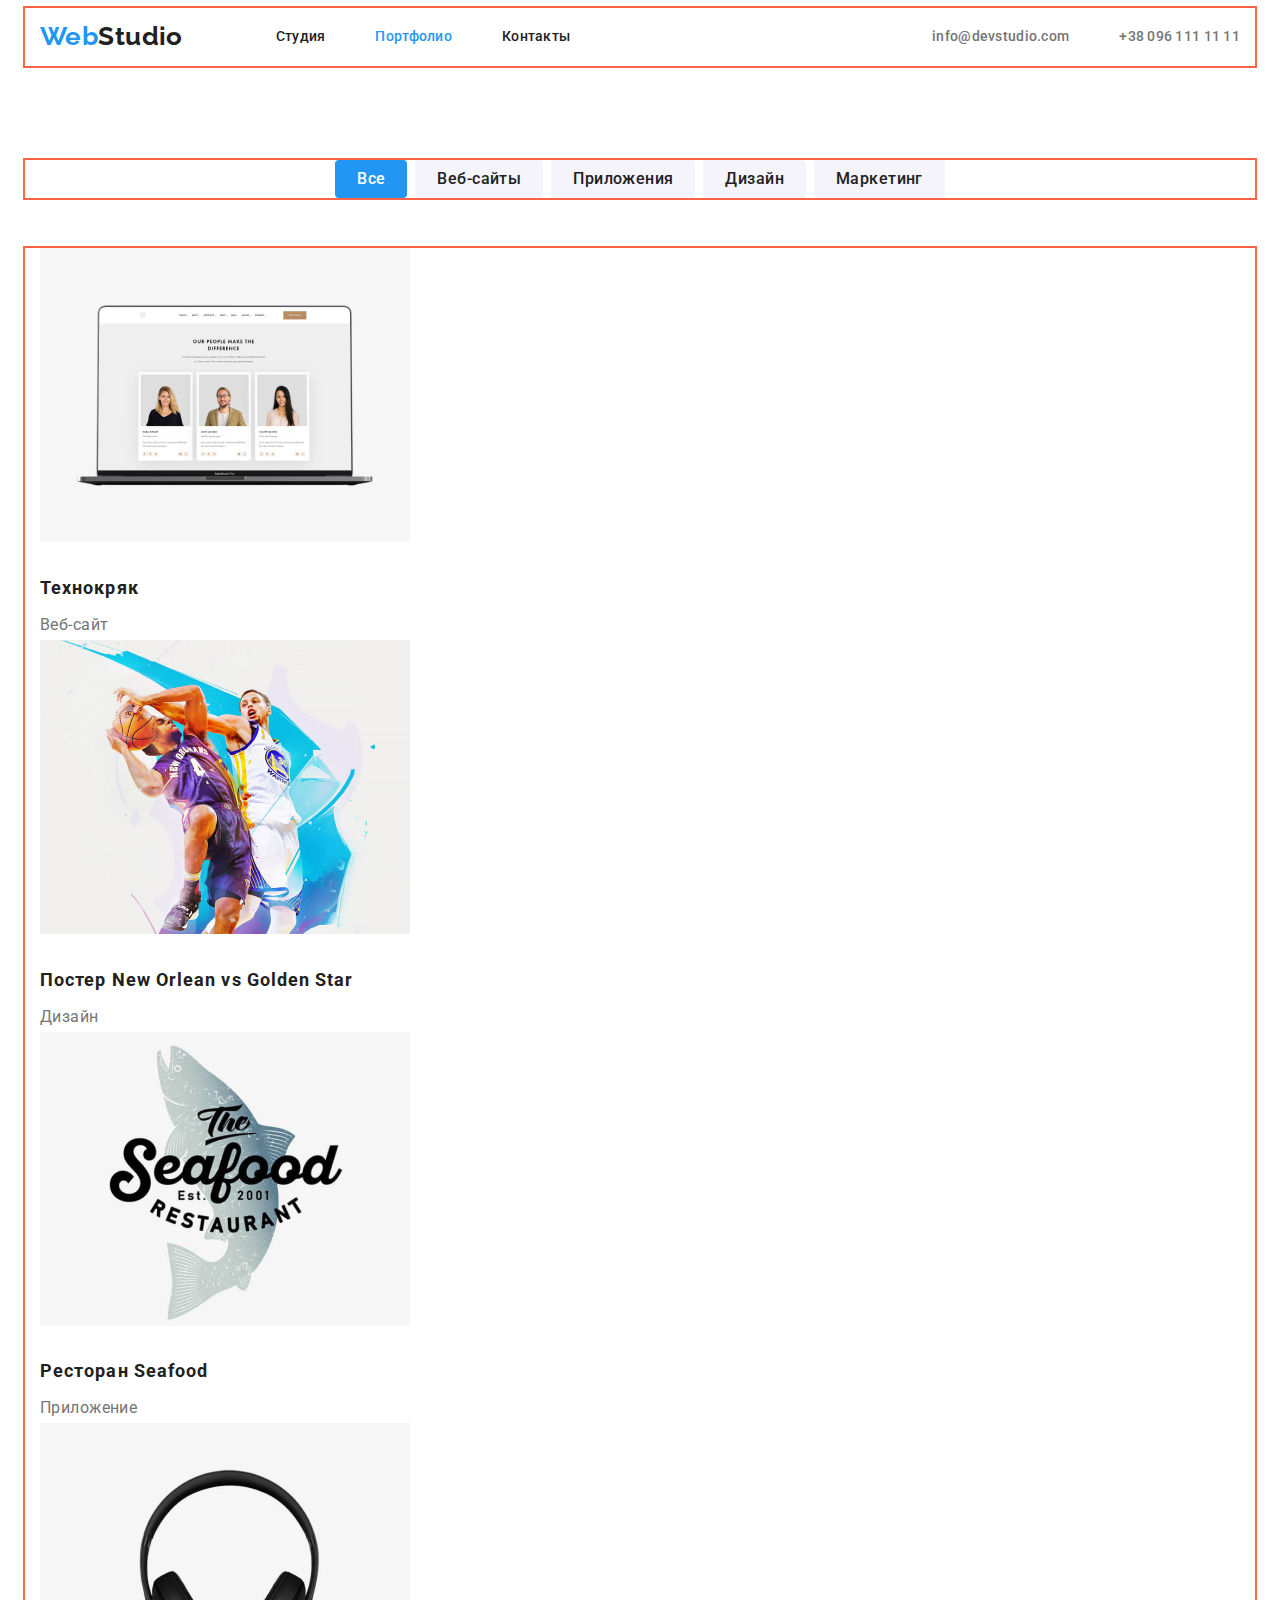
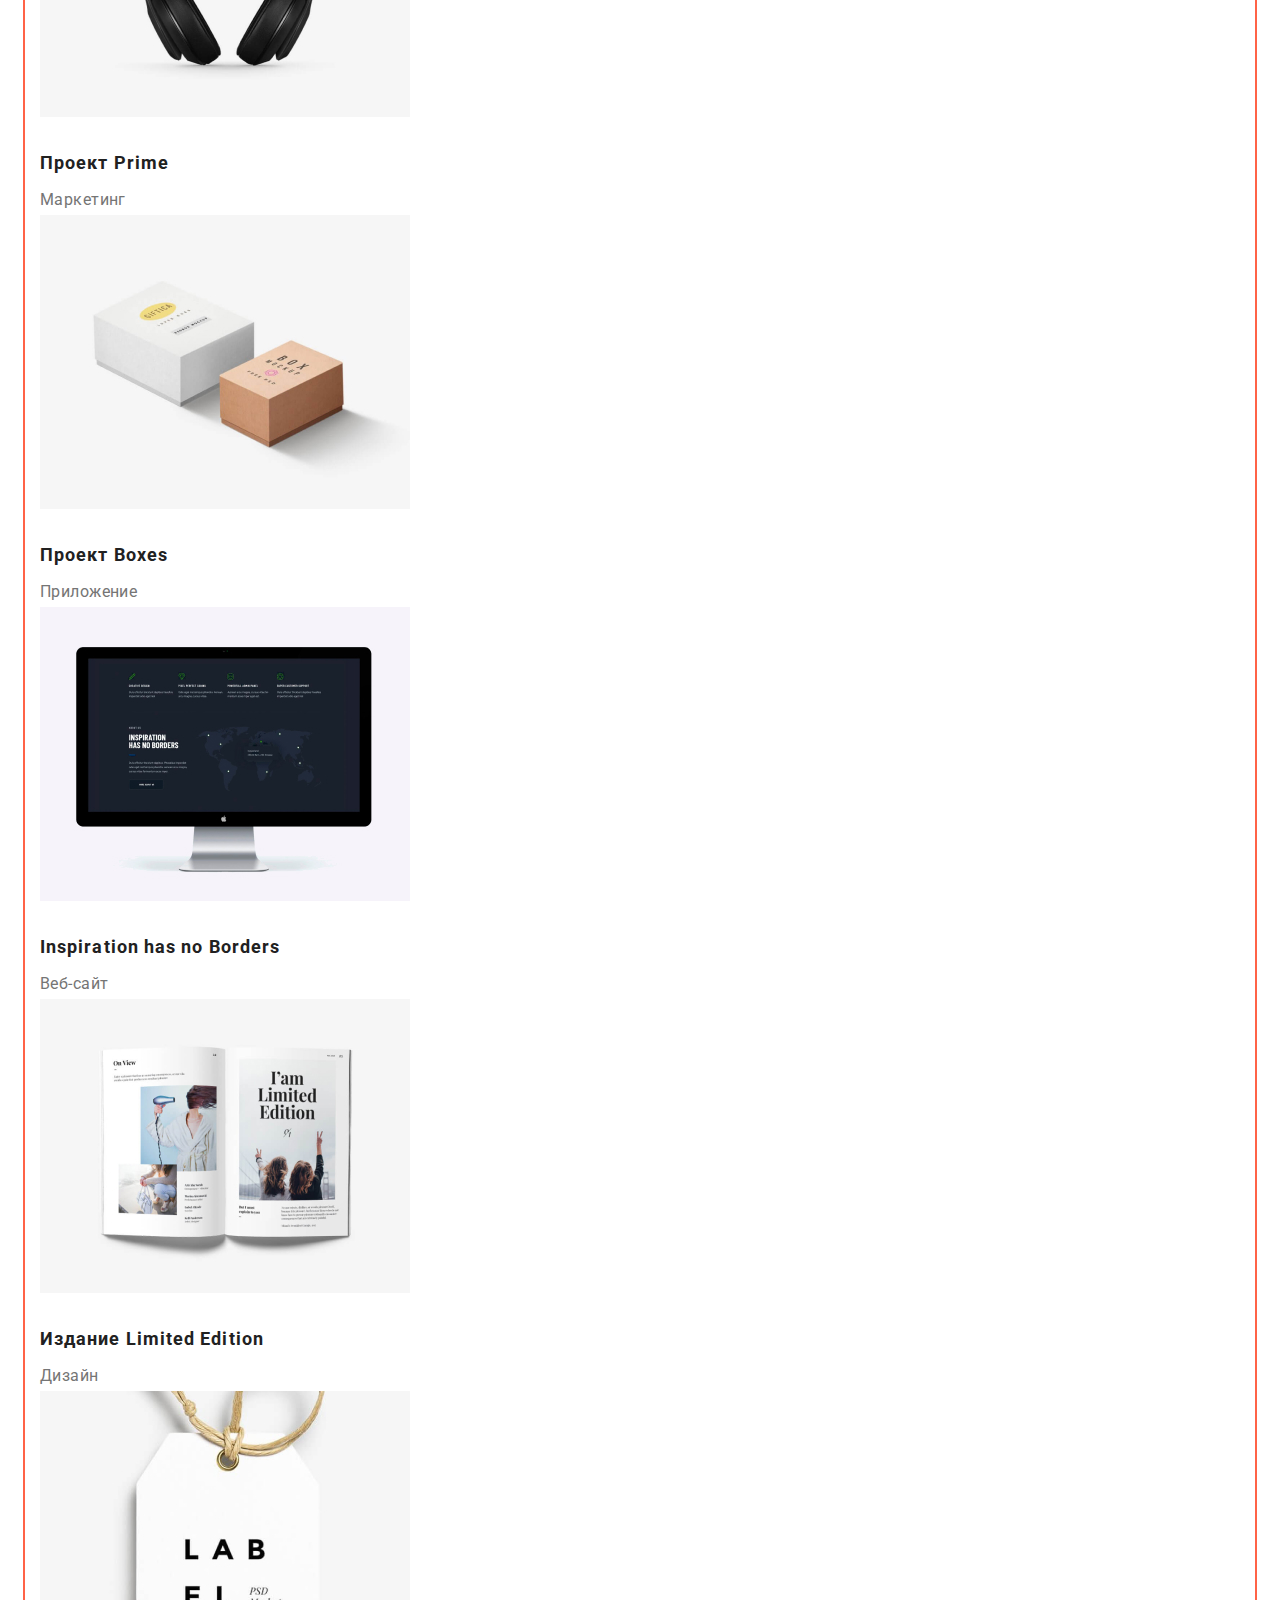
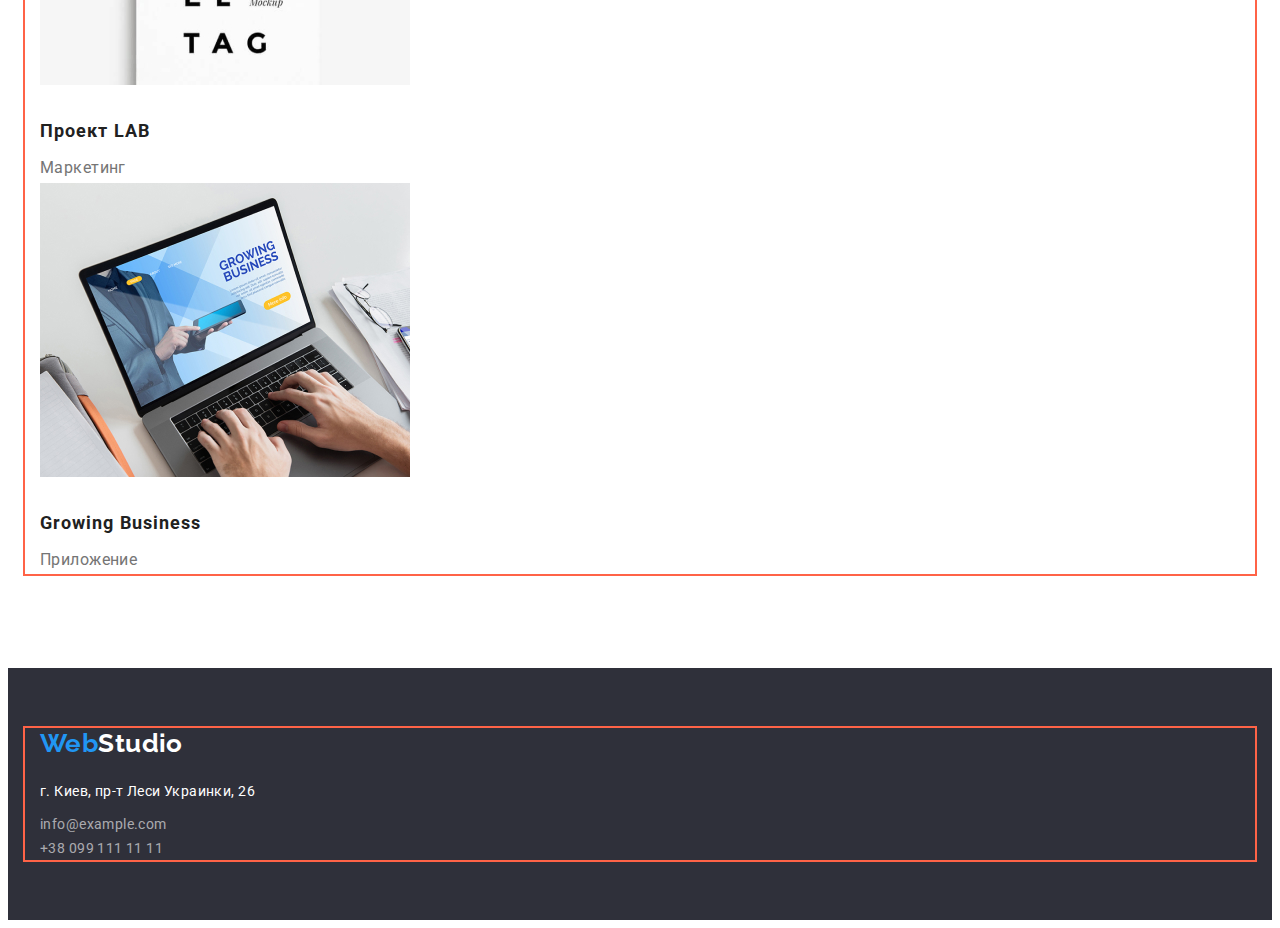
==== commit f2510c47: "добавлены стили позиционорования с флексбокс" ====
--- a/portfolio.html
+++ b/portfolio.html
@@ -21,18 +21,19 @@
     
     <header class="page-header">
         <div class="container">
-            <nav>
+            <nav class="main-nav">
                 <a href="" class="logo"><span class="logo-web">Web</span>Studio</a>
                 <ul class="site-nav">
-                    <li><a href="./index.html" class="link">Студия</a></li>
-                    <li><a href="" class="link current">Портфолио</a></li>
-                    <li><a href="" class="link">Контакты</a></li>
+                    <li class="item"><a href="./index.html" class="link">Студия</a></li>
+                    <li class="item"><a href="" class="link current">Портфолио</a></li>
+                    <li class="item"><a href="" class="link">Контакты</a></li>
+                </ul>
+            
+                <ul class="auth-nav">
+                    <li class="item"><a href="mailto:info@devstudio.com" class="link">info@devstudio.com</a></li>
+                    <li class="item"><a href="tel:+380961111111" class="link">+38 096 111 11 11</a></li>
                 </ul>
             </nav>
-            <ul class="auth-nav">
-                <li><a href="mailto:info@devstudio.com" class="link">info@devstudio.com</a></li>
-                <li><a href="tel:+380961111111" class="link">+38 096 111 11 11</a></li>
-            </ul>
         </div>
         
     </header>
@@ -46,23 +47,23 @@
         <section class="filter">
            <div class="container">
             <ul class="filter-list">
-                <li>
+                <li class="item">
                     <a href="" class="button current">Все</a>
                 </li>
 
-                <li>
+                <li class="item">
                     <a href="" class="button">Веб-сайты</a>
                 </li>
 
-                <li>
+                <li class="item">
                     <a href="" class="button">Приложения</a>
                 </li>
 
-                <li>
+                <li class="item">
                     <a href="" class="button">Дизайн</a>
                 </li>
 
-                <li>
+                <li class="item">
                     <a href="" class="button">Маркетинг</a>
                 </li>
             </ul>
--- a/css/styles.css
+++ b/css/styles.css
@@ -47,7 +47,9 @@
                
         /*Свойства header,  footer */
 
+        
         .logo, .logo-footer, .link {
+            
             text-decoration: none;
         }
 
@@ -77,10 +79,18 @@
             font-size: 26px;
             line-height: 1.2;
         }
+
+        .main-nav {
+            display: flex;
+            align-items: center;
+        }
         
         /*Свойства site-nav*/
-        
+
+                
         .site-nav, .auth-nav {
+            display: flex;
+
             padding: 0;
             margin: 0;
            
@@ -88,8 +98,24 @@
             line-height: 1.14;
             letter-spacing: 0.02em;
         }
+
+        .site-nav {
+            margin-left: 93px;
+        }
+
+        .auth-nav {
+            margin-left: auto;
+        }
+
+        .site-nav .item + .item {
+            margin-left: 50px;
+        }
         
         .site-nav .link {
+            display: block;
+            padding-top: 21px;
+            padding-bottom: 21px;
+
             color: var(--title-text-color);
         }
         
@@ -101,15 +127,19 @@
         .site-nav .link.current{
              color: var(--accent-color);
         }
-        
+
+                
         /*Свойства auth-nav*/
 
-        .auth-nav {
-            margin: 0;
-        }
-        
+        .auth-nav .item + .item {
+            margin-left: 50px;
+        }        
         
         .auth-nav .link{
+            display: block;
+            padding-top: 21px;
+            padding-bottom: 21px;
+
             color: var(--primary-text-color);
         }
         .auth-nav .link:hover,
@@ -195,6 +225,11 @@
             line-height: 1.87;
             letter-spacing: 0.06em;
             text-align: center;
+
+            border-radius: 4px;
+            border: 0;
+            padding: 10px 32px;
+
         }
         
         .hero .hero-title {
@@ -218,6 +253,8 @@
         /*Свойства section-block раздел Особенности*/
         
         .features { 
+            display: flex;
+
             padding: 0;
             margin: 0;
 
@@ -226,6 +263,10 @@
 
         .features p {
             margin: 0;
+        }
+
+        .features .item + .item {
+            margin-left: 30px;
         }
 
         
@@ -246,6 +287,7 @@
          .section-title {
             padding: 0;
             margin: 0px 0px 50px;
+            text-align: center;
 
             color: var(--title-text-color);
             font-weight: 700;
@@ -259,16 +301,28 @@
 
         
         .works {
-            list-style: none;
-
-            padding: 0;
-            margin: 0;
+            display: flex;
+
+            list-style: none;
+
+            padding: 0;
+            margin: 0;
+        }
+
+        .works .item + .item {
+            margin-left: 30px;
         }
 
         .team {
-            list-style: none;
-
-            padding: 0;
+            display: flex;
+
+            list-style: none;
+
+            padding: 0;
+        }
+
+        *.team .item + .item {
+            margin-left: 30px;
         }
         
         
@@ -306,11 +360,21 @@
         }
 
         .filter-list {
-            list-style: none;
-
-            padding: 0;
-            margin: 0;
-            
+            display: flex;
+            list-style: none;
+
+            padding: 0;
+            margin: 0;           
+        }
+
+        .filter-list .item + .item {
+            margin-left: 8px;
+        }
+
+        .filter-list {
+            justify-content: center;
+            /*margin-right: auto;
+            margin-left: auto;*/
         }
 
                 
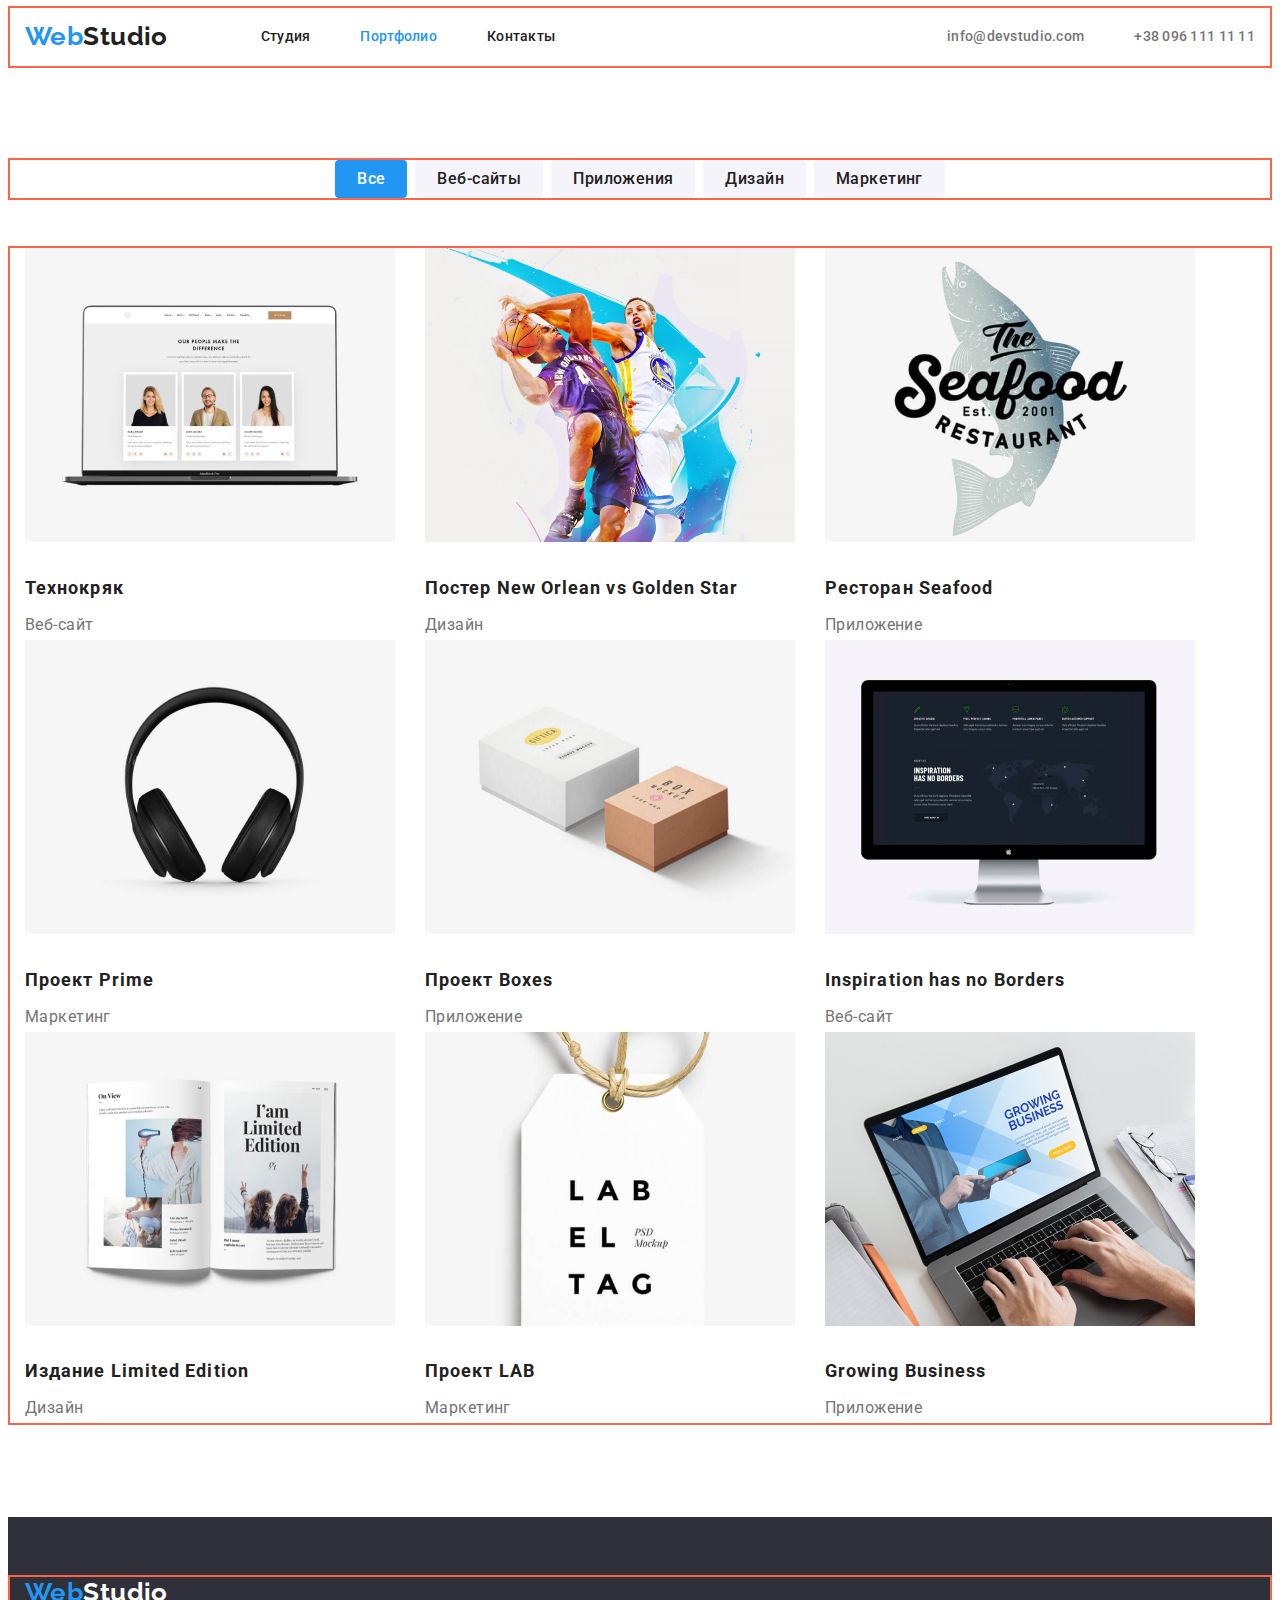
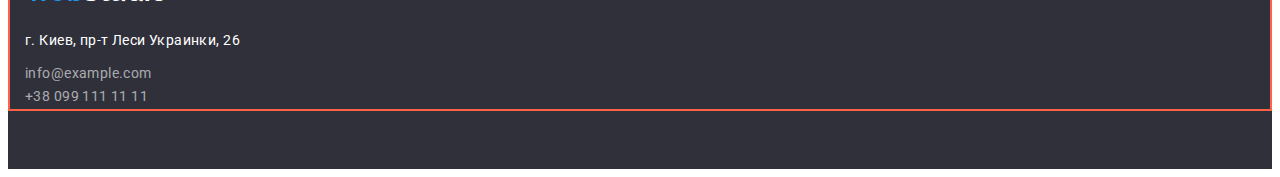
==== commit 9e0e4553: "исправлен раздел проекты в портфолио" ====
--- a/portfolio.html
+++ b/portfolio.html
@@ -74,55 +74,55 @@
         <section class="project">
             <div class="container">
                 <ul class="project-list">
-                    <li>
+                    <li class="item">
                         <img src="./images/img-portfolio1.jpg" alt="команда технокряк" width="370">
                         <h2 class="project-title">Технокряк</h2>
                         <p class="project-text">Веб-сайт</p>                   
                     </li>
     
-                    <li>
+                    <li class="item">
                         <img src="./images/img-portfolio2.jpg" alt="постер баскетбол" width="370">
                         <h2 class="project-title">Постер New Orlean vs Golden Star</h2>
                         <p class="project-text">Дизайн</p>
                     </li>
     
-                    <li>
+                    <li class="item">
                         <img src="./images/img-portfolio3.jpg" alt="логотип ресторана Seafood" width="370">
                         <h2 class="project-title">Ресторан Seafood</h2>
                         <p class="project-text">Приложение</p>
                     </li>
     
-                    <li>
+                    <li class="item">
                         <img src="./images/img-portfolio4.jpg" alt="изображение наушников" width="370">
                         <h2 class="project-title">Проект Prime</h2>
                         <p class="project-text">Маркетинг</p>
                     </li>
     
-                    <li>
+                    <li class="item">
                         <img src="./images/img-portfolio5.jpg" alt="изображение упаковок коробок" width="370">
                         <h2 class="project-title">Проект Boxes</h2>
                         <p class="project-text">Приложение</p>
                     </li>
     
-                    <li>
+                    <li class="item">
                         <img src="./images/img-portfolio6.jpg" alt="изображение монитора" width="370">
                         <h2 class="project-title">Inspiration has no Borders</h2>
                         <p class="project-text">Веб-сайт</p>
                     </li>
     
-                    <li>
+                    <li class="item">
                         <img src="./images/img-portfolio7.jpg" alt="разворот глянцевого журнала" width="370">
                         <h2 class="project-title">Издание Limited Edition</h2>
                         <p class="project-text">Дизайн</p>
                     </li>
     
-                    <li>
+                    <li class="item">
                         <img src="./images/img-portfolio8.jpg" alt="лейбл тег" width="370">
                         <h2 class="project-title">Проект LAB</h2>
                         <p class="project-text">Маркетинг</p>
                     </li>
     
-                    <li>
+                    <li class="item">
                         <img src="./images/img-portfolio9.jpg" alt="человек, работающий в ноутбуке в бизнес-приложении" width="370">
                         <h2 class="project-title">Growing Business</h2>
                         <p class="project-text">Приложение</p>
--- a/css/styles.css
+++ b/css/styles.css
@@ -37,7 +37,7 @@
         .container {
             margin-left: auto;
             margin-right: auto;
-            width: 1200px;
+            width: 1230px;
             padding-left: 15px;
             padding-right: 15px;
             outline: 2px solid tomato;
@@ -209,8 +209,10 @@
         /*Свойства герой - hero*/
         .hero {
             background-color: var(--bgc-dark-grey); 
-            padding-top: 94px;
-            padding-bottom: 94px;
+            padding-top: 200px;
+            padding-bottom: 200px;
+
+            text-align: center;
         }
         
         .hero .hero-title,
@@ -231,7 +233,7 @@
             padding: 10px 32px;
 
         }
-        
+       
         .hero .hero-title {
             margin-top: 0;
             margin-bottom: 30px;
@@ -239,7 +241,7 @@
             font-weight: 900;
             font-size: 44px;
             line-height: 1.36;
-            text-align: center;
+            
             letter-spacing: 0.06em;
             text-transform: uppercase;                     
         }
@@ -319,9 +321,10 @@
             list-style: none;
 
             padding: 0;
-        }
-
-        *.team .item + .item {
+            margin: 0;
+        }
+
+        .team .item + .item {
             margin-left: 30px;
         }
         
@@ -411,10 +414,18 @@
         }
 
         .project-list {
-            list-style: none;
-
-            padding: 0;
-            margin: 0;
+            display: flex;
+            flex-wrap: wrap;
+
+            list-style: none;
+
+            padding: 0;
+            margin: 0;
+        }
+
+        .project-list .item {
+            width: 370px;
+            margin-right: 30px;
         }
         
         .project-list img {
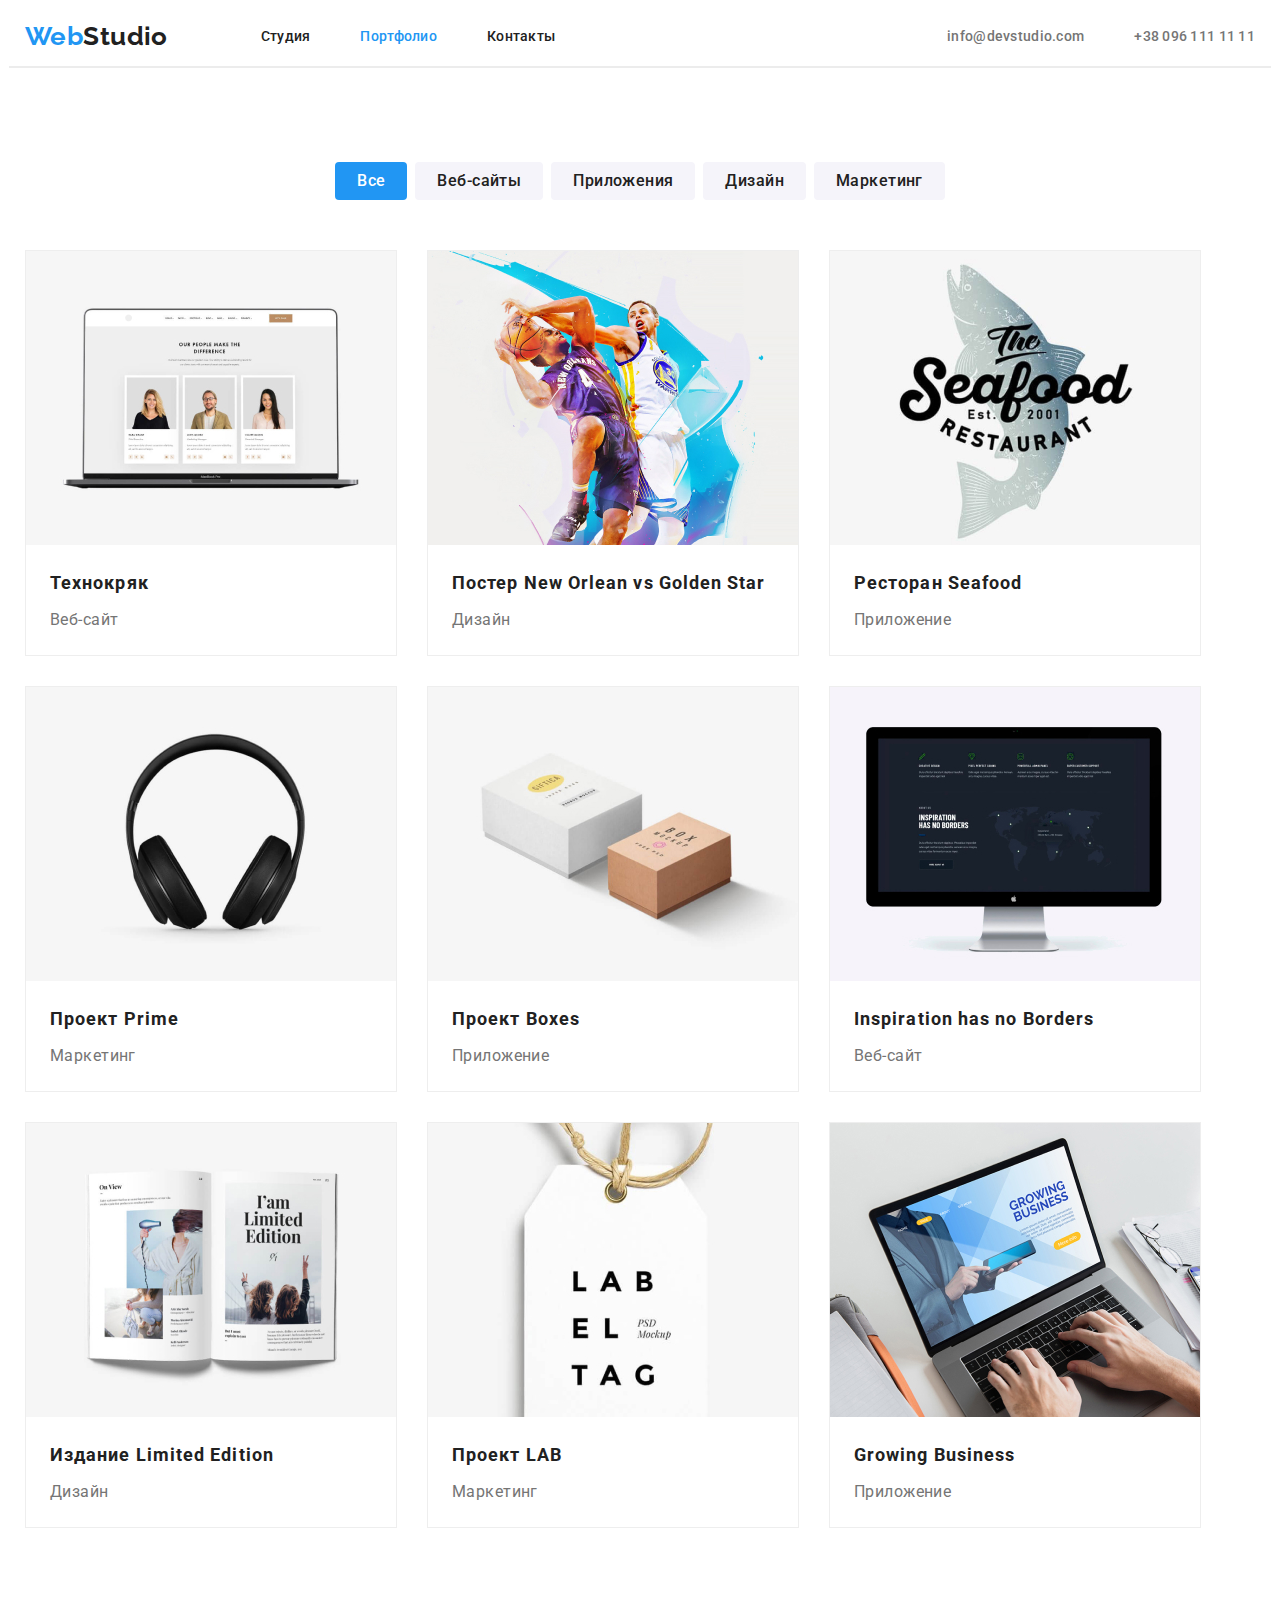
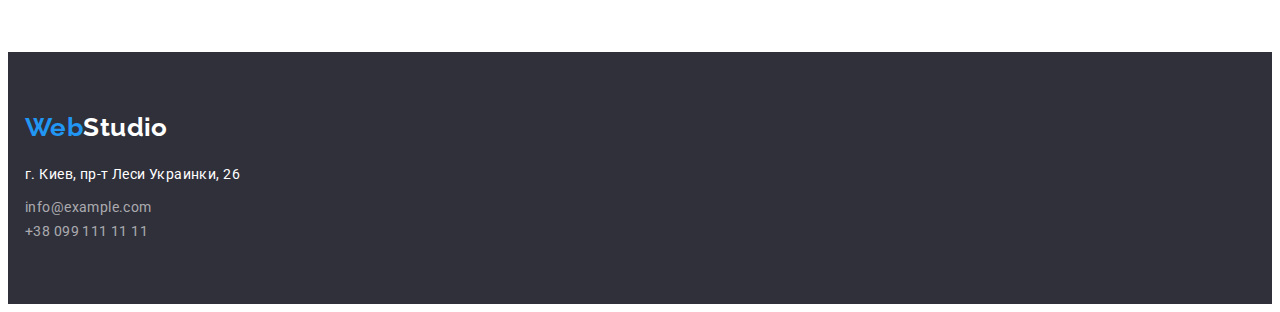
==== commit 32f5bc1a: "исправлены ошибк по дз" ====
--- a/portfolio.html
+++ b/portfolio.html
@@ -42,6 +42,9 @@
 
     <!--Главный контент страницы-->
     <main>
+
+        <!-- Линия под хедером -->
+        <div class="container line"></div>
 
         <!--Фильтры-->
         <section class="filter">
--- a/css/styles.css
+++ b/css/styles.css
@@ -40,7 +40,7 @@
             width: 1230px;
             padding-left: 15px;
             padding-right: 15px;
-            outline: 2px solid tomato;
+            /*outline: 2px solid tomato;*/
             
         }
         
@@ -309,6 +309,7 @@
 
             padding: 0;
             margin: 0;
+            
         }
 
         .works .item + .item {
@@ -327,6 +328,11 @@
         .team .item + .item {
             margin-left: 30px;
         }
+
+        .team .item {
+            background: var(--withe-color);
+            height: 368px;
+        }
         
         
         .section-team {
@@ -334,6 +340,7 @@
         }
         /*Фото участников команды*/
         .team img {
+            display: block;
             margin-bottom: 30px;
         }
 
@@ -341,6 +348,9 @@
         .team-name {
             padding: 0;
             margin: 0px 0px 10px 0px;
+            text-align: center;
+            display: block;
+            
 
             color: var(--title-text-color);
             font-weight: 500;
@@ -350,7 +360,9 @@
         .team-position {
             padding: 0;
             margin: 0;
-
+            text-align: center;
+            display: block;
+            
             font-size: 16px;
             line-height: 1.19;              
         }
@@ -408,6 +420,12 @@
         
         /*Свойства портфолио project*/
 
+        .line {
+           height: 0px;
+           border: 1px solid #ececec;
+
+        }
+
         .project {
             padding-top: 50px;
             padding-bottom: 94px;
@@ -423,12 +441,25 @@
             margin: 0;
         }
 
+        .project-list {
+            margin-left: auto;
+        }
+
         .project-list .item {
             width: 370px;
             margin-right: 30px;
-        }
-        
+            margin-bottom: 30px;
+
+            background: var(--withe-color);
+            border: 1px solid #EEEEEE;                      
+        }
+        
+        .project-list .item:nth-child(3n) {
+            margin-right: 0;
+        }
+
         .project-list img {
+            display: block;
             margin: 0px 0px 20px 0px;
         }
 
@@ -440,14 +471,14 @@
             letter-spacing: 0.06em;
 
             padding: 0;
-            margin: 0px 0px 4px 0px;
+            margin: 0px 0px 4px 24px;
         }
         .project .project-text {
             font-size: 16px;
             line-height: 1.87;
 
             padding: 0;
-            margin: 0;
+            margin: 0px 0px 20px 24px;;
         }
         
         
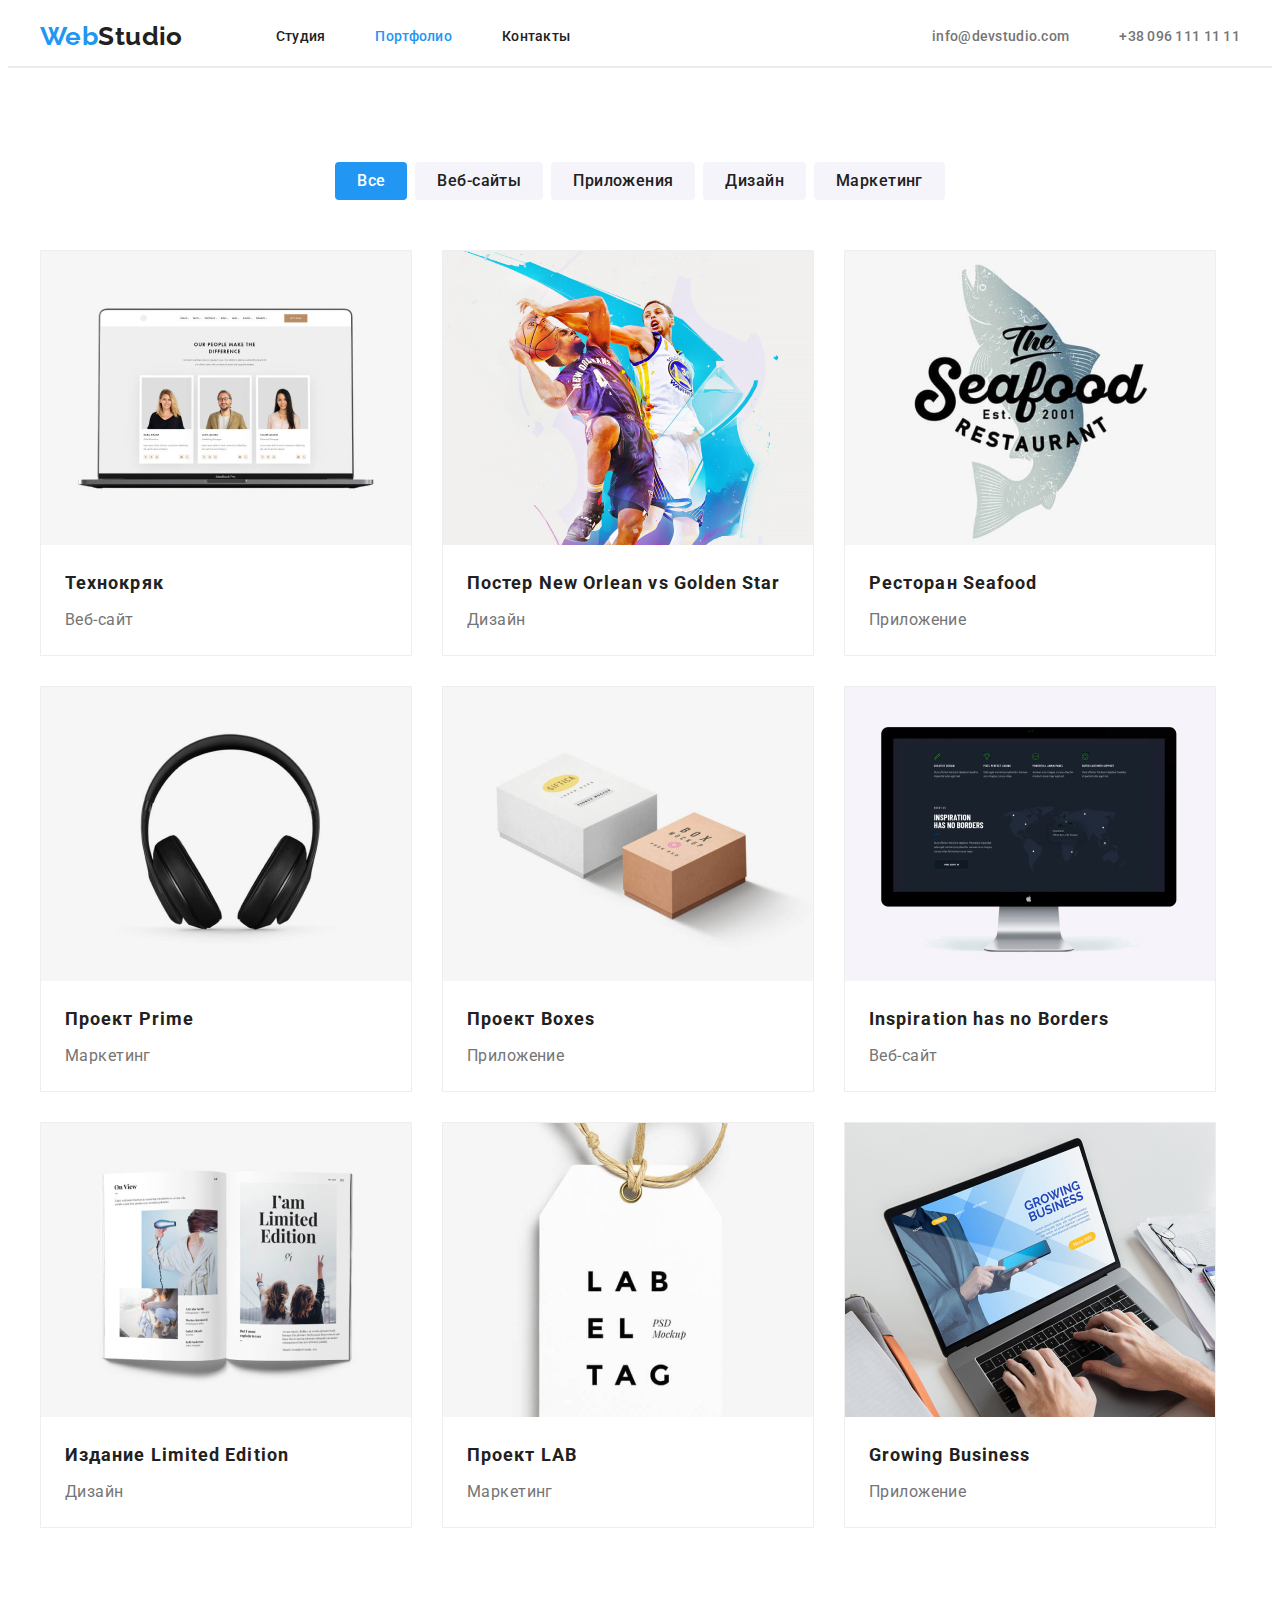
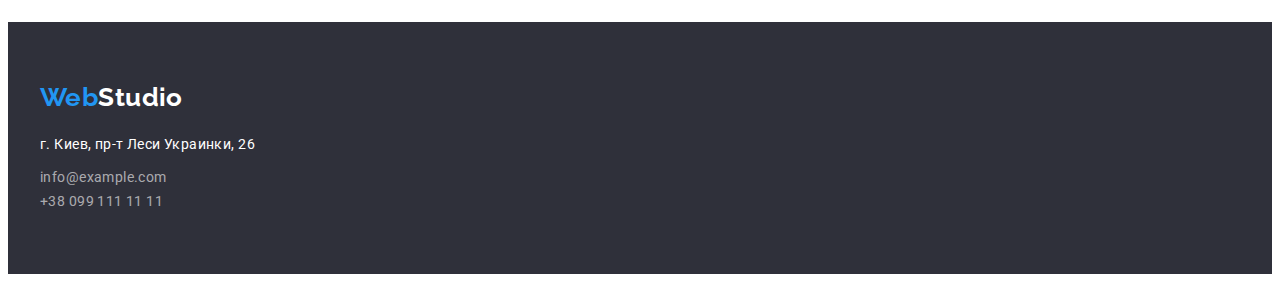
==== commit 258814a0: "исправление линия под хедером в портфолио" ====
--- a/portfolio.html
+++ b/portfolio.html
@@ -44,7 +44,7 @@
     <main>
 
         <!-- Линия под хедером -->
-        <div class="container line"></div>
+        <div class="line"></div>
 
         <!--Фильтры-->
         <section class="filter">
--- a/css/styles.css
+++ b/css/styles.css
@@ -37,7 +37,7 @@
         .container {
             margin-left: auto;
             margin-right: auto;
-            width: 1230px;
+            width: 1200px;
             padding-left: 15px;
             padding-right: 15px;
             /*outline: 2px solid tomato;*/
@@ -421,8 +421,7 @@
         /*Свойства портфолио project*/
 
         .line {
-           height: 0px;
-           border: 1px solid #ececec;
+            border: 1px solid #ececec;
 
         }
 
@@ -448,14 +447,17 @@
         .project-list .item {
             width: 370px;
             margin-right: 30px;
-            margin-bottom: 30px;
-
+            
             background: var(--withe-color);
             border: 1px solid #EEEEEE;                      
         }
         
         .project-list .item:nth-child(3n) {
             margin-right: 0;
+        }
+
+        .project-list .item:nth-child(-n+6) {
+            margin-bottom: 30px;
         }
 
         .project-list img {
